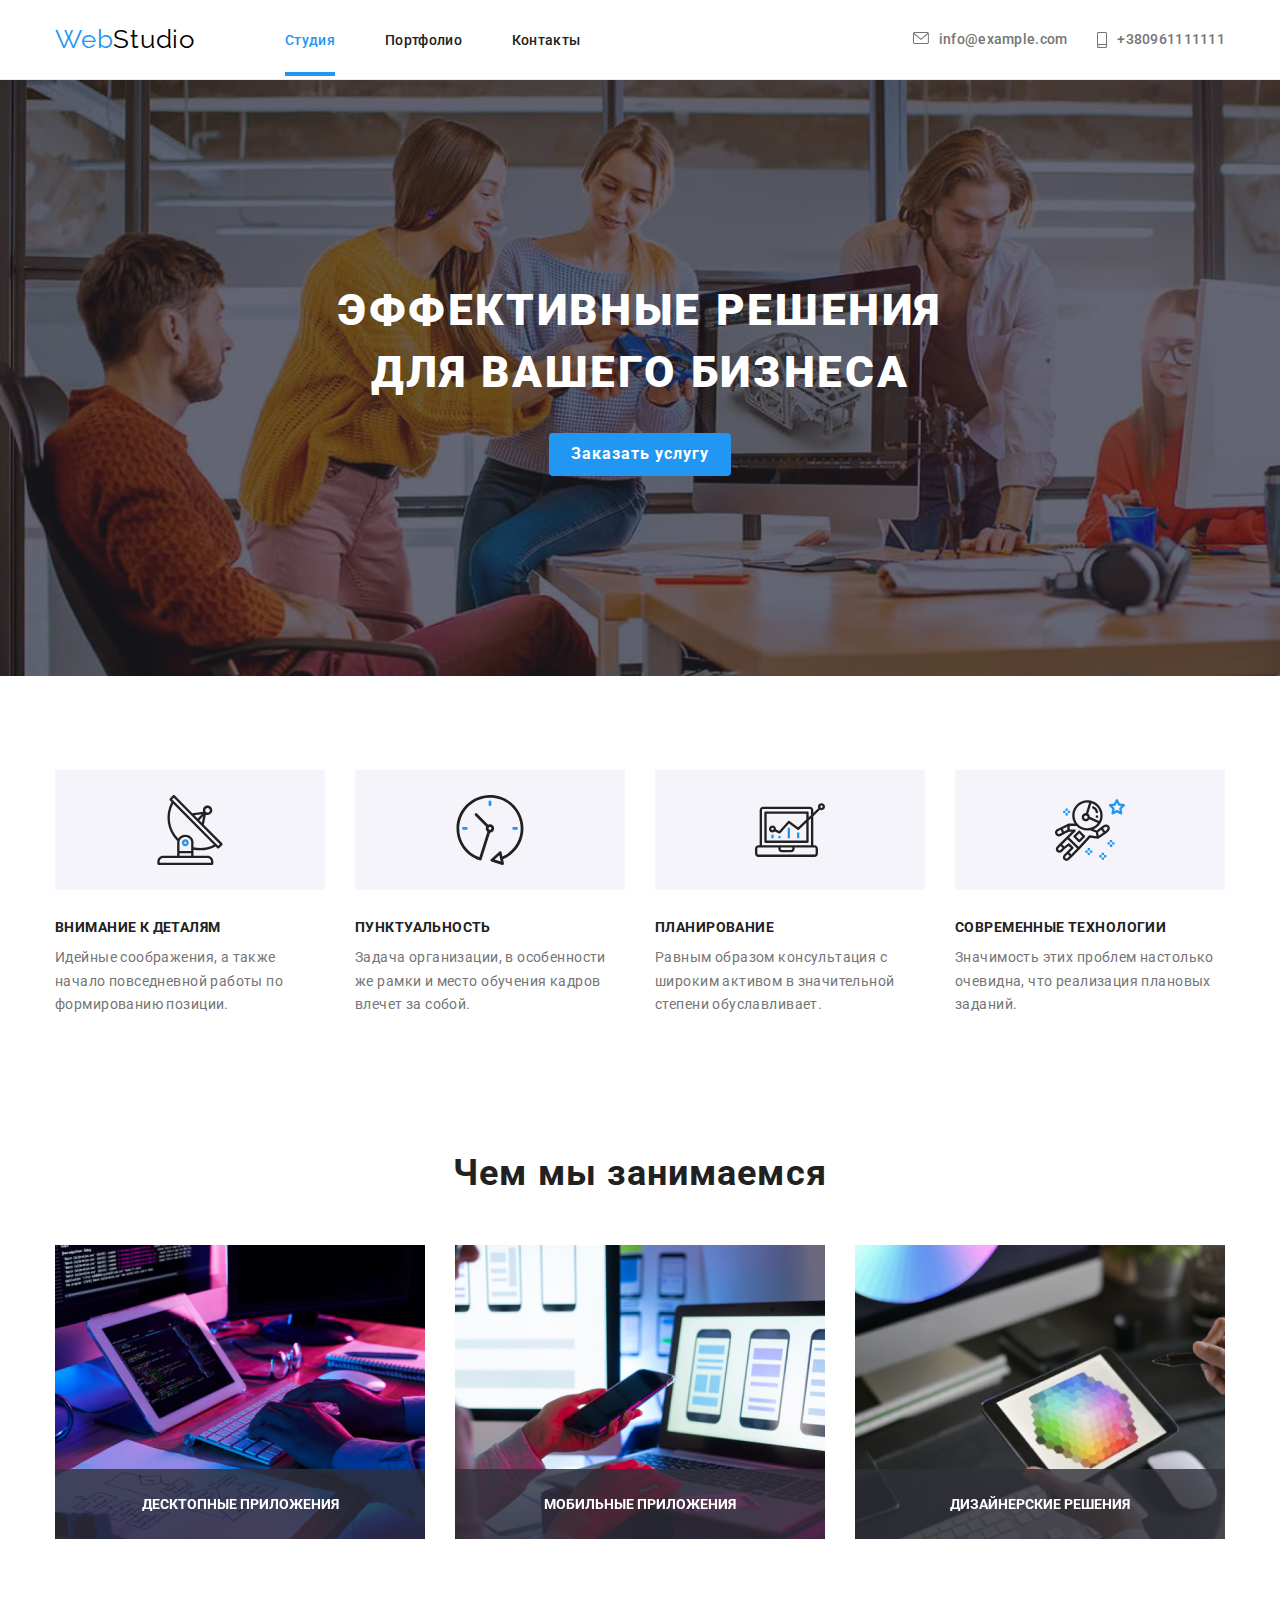
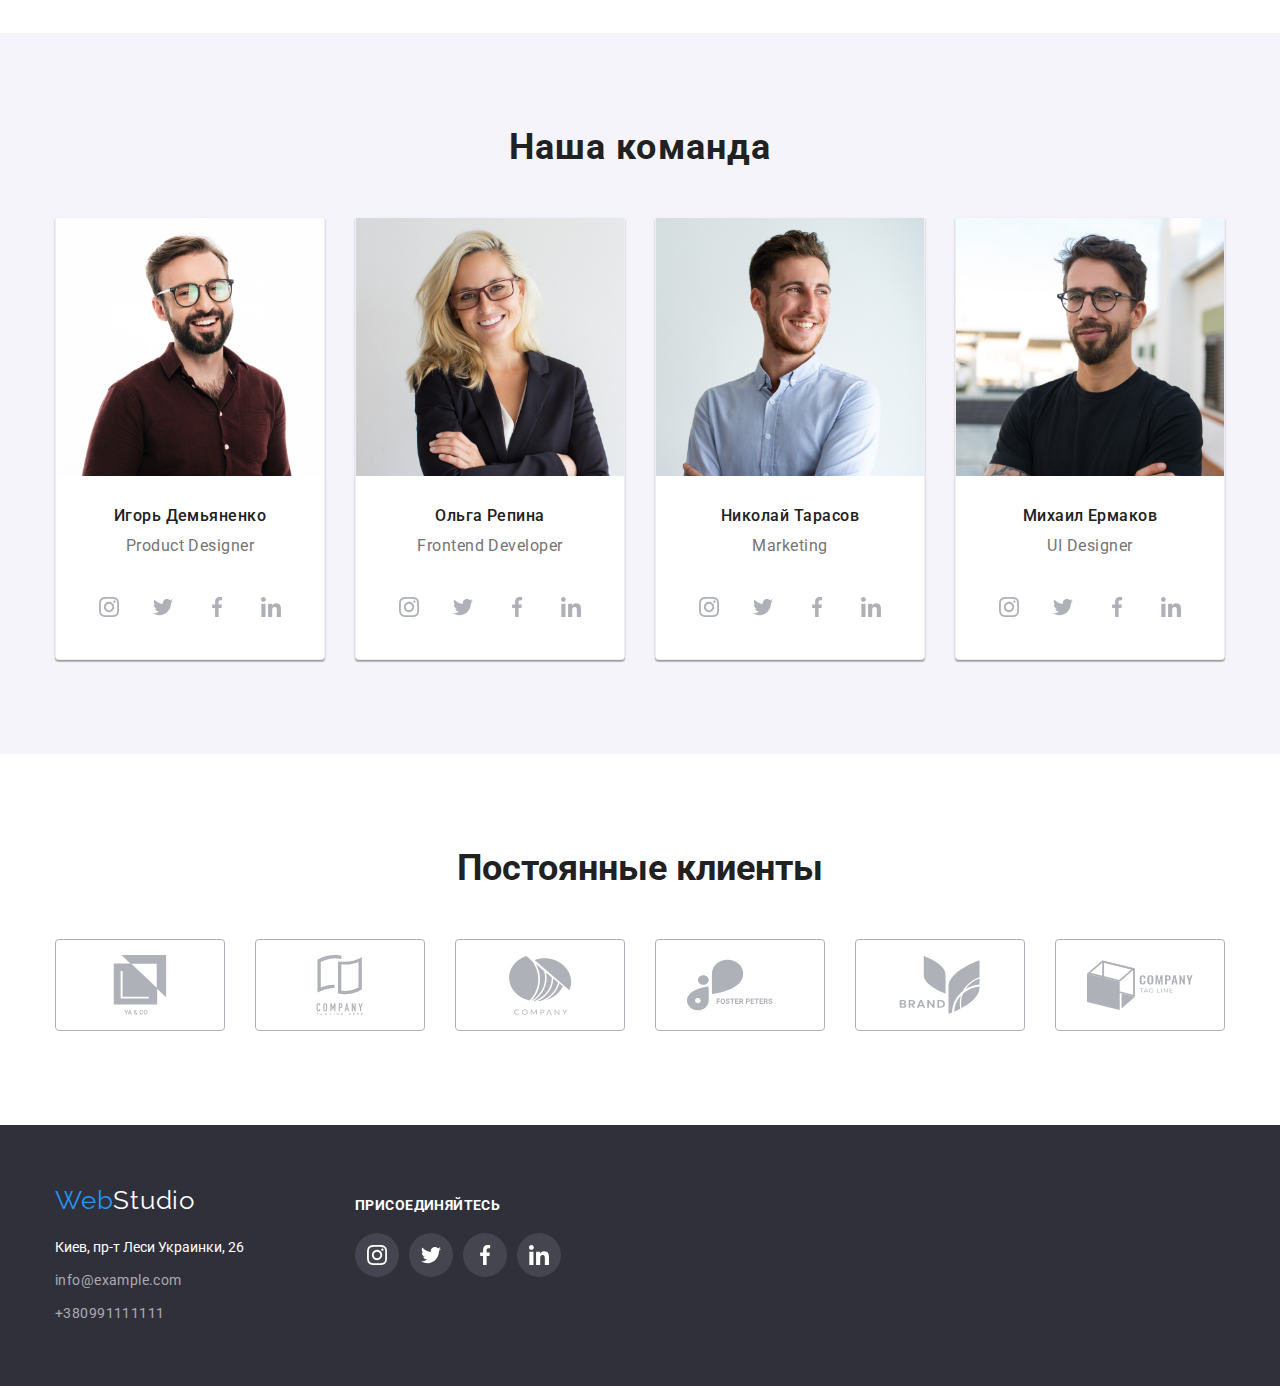
==== index.html @ 1738a695 "hw-6-1st-commit" ====
<!DOCTYPE html>
<html lang="ru">
<head>
    <meta charset="UTF-8">
    <meta http-equiv="X-UA-Compatible" content="IE=edge">
    <meta name="viewport" content="width=device-width, initial-scale=1.0">
    <title>WebStudio</title>
    <link rel="stylesheet" href="https://fonts.googleapis.com/css2?family=Raleway:wght@700&family=Roboto:wght@400;500;700;900&display=swap">
    <link rel="stylesheet" href="https://cdnjs.cloudflare.com/ajax/libs/modern-normalize/1.1.0/modern-normalize.min.css">
    <link rel="stylesheet" href="./css/style.css">
</head>

<body> 
    <!--header-block-section-->
    <header class="page-head">
        <div class="container head-container">

        <a href="./index.html" class="logo link" lang="en">
            <span class="logo-color-web">Web</span><span class="logo-color-studio-header">Studio</span>
        </a>

            <nav class="header-navigation">
            
            <ul class="site-nav list">
                <li class="site-nav-item"><a href="./index.html" class="site-nav-item header-studio current">Студия</a></li>
                <li class="site-nav-item"><a href="./portfolio.html" class="site-nav-item">Портфолио</a></li>
                <li class="site-nav-item"><a href="" class="site-nav-item">Контакты</a></li>
            </ul>
        </nav>
        
        <ul class="head-contacts list">
            <li><a href="mailto:info@devstudio.com" class="head-contacts head-mail">
                <svg class="header-icon" width="16" height="12">
                    <use href="./images/symbol-defs.svg#icon-envelope"></use>
                </svg>
                info@example.com</a>
            </li>
            <li><a href="tel:+380961111111" class="head-contacts head-mobile">
                <svg class="header-icon" width="10" height="16">
                    <use href="./images/symbol-defs.svg#icon-smartphone"> </use>
                </svg>
                +380961111111</a>
            </li>
        </ul>
        </div>
    </header>

    <main>

        <!--Hero block section-->
        <section class="hero-block">
            <div class="overlay">
            <div class="container hero-container">
            <h1 class="hero-block-text">Эффективные решения для вашего бизнеса</h1>
            <button data-modal-open type="button" class="hero-block-button">Заказать услугу</button>
            </div>
            </div>
        </section>

<div class="backdrop is-hidden" data-modal>
    <div class="modal">
        <button data-modal-close class="modal-close"></button>
    </div>
</div>



        <!--Our benefits section-->
        <section class="section">
            <div class="container our-benefits-container">
            <ul class="our-benefits-list list">
                <li class="our-benefits-item benefit-antenna">
                    <h3 class="about-us-title">Внимание к деталям</h3>
                    <p class="about-us-description">Идейные соображения, а также начало повседневной работы по формированию позиции.</p>
                </li>
                <li class="our-benefits-item benefit-clock">
                    <h3 class="about-us-title">Пунктуальность</h3>
                    <p class="about-us-description">Задача организации, в особенности же рамки и место обучения кадров влечет за собой.</p>
                </li>
                <li class="our-benefits-item benefit-diagram">
                    <h3 class="about-us-title">Планирование</h3>
                    <p class="about-us-description">Равным образом консультация с широким активом в значительной степени обуславливает.</p>
                </li>
                <li class="our-benefits-item benefit-astronaut">
                    <h3 class="about-us-title">Современные технологии</h3>
                    <p class="about-us-description">Значимость этих проблем настолько очевидна, что реализация плановых заданий.</p>
                </li>
            </ul>
            </div>
        </section>

        <!--What we do section-->
        <section class="what-we-do-section section">
            <div class="container what-we-do-container">
            <h2 class="what-we-do-title">Чем мы занимаемся</h2>

            <div class="what-we-do-img-container">
            <ul class="what-we-do-img list">
                <li class="what-we-do-item">
                    <img src="./images/what-we-do-section/what-we-do1.jpg" width="370" height="294"
                        alt="руки набирают текст">
                        <p class="what-we-do-item-description">Десктопные приложения</p>
                </li>

                <li class="what-we-do-item">
                    <img src="./images/what-we-do-section/what-we-do2.jpg" width="370" height="294"
                        alt="смартфон в руках">
                        <p class="what-we-do-item-description">Мобильные приложения</p>
                </li>

                <li class="what-we-do-item">
                    <img src="./images/what-we-do-section/what-we-do3.jpg" width="370" height="294"
                        alt="планшет с мозаикой">
                        <p class="what-we-do-item-description">Дизайнерские решения</p>
                </li>
            </ul>
            </div>
            </div>
        </section>

        <!--Our team section-->
        <section class="our-team section">
            <div class="container">
                <h2 class="our-team-title">Наша команда</h2>
                <ul class="our-team-list list">
                    <li class="our-team-list-item">
                        <img src="./images/our-team/team-card1.jpg" width="270" height="260" alt="член команды игорь">
                        <div class="our-team-description">
                            <h3 class="team-member-title">Игорь Демьяненко</h3>
                            <p lang="en" class="team-member-description">Product Designer</p>
                        </div>
                        <ul class="team-socmedia-list list">
                            <li>
                                <a href="" class="team-socmedia-logo-box">
                                    <svg class="team-socm-icon" width="20" height="20">
                                        <use href="./images/symbol-defs.svg#icon-instagram"></use>
                                    </svg>
                                </a>
                            </li>
                            <li>
                                <a href="" class="team-socmedia-logo-box">
                                    <svg class="team-socm-icon" width="20" height="20">
                                        <use href="./images/symbol-defs.svg#icon-twitter"></use>
                                    </svg>
                                </a>
                            </li>
                            <li>
                                <a href="" class="team-socmedia-logo-box">
                                    <svg class="team-socm-icon" width="20" height="20">
                                        <use href="./images/symbol-defs.svg#icon-facebook"></use>
                                    </svg>
                                </a>
                            </li>
                            <li>
                                <a href="" class="team-socmedia-logo-box">
                                    <svg class="team-socm-icon" width="20" height="20">
                                        <use href="./images/symbol-defs.svg#icon-linkedin"></use>
                                    </svg>
                                </a>
                            </li>
                        </ul>
                        </li>

                <li class="our-team-list-item">
                    <img src="./images/our-team/team-card2.jpg" width="270" height="260" alt="член команды ольга">
                    
                        <div class="our-team-description">
                    <h3 class="team-member-title">Ольга Репина</h3>
                    <p lang="en" class="team-member-description">Frontend Developer</p>
                        </div>
                        <ul class="team-socmedia-list list">
                            <li>
                                <a href="" class="team-socmedia-logo-box">
                                    <svg class="team-socm-icon" width="20" height="20">
                                        <use href="./images/symbol-defs.svg#icon-instagram"></use>
                                    </svg>
                                </a>
                            </li>
                            <li>
                                <a href="" class="team-socmedia-logo-box">
                                    <svg class="team-socm-icon" width="20" height="20">
                                        <use href="./images/symbol-defs.svg#icon-twitter"></use>
                                    </svg>
                                </a>
                            </li>
                            <li>
                                <a href="" class="team-socmedia-logo-box">
                                    <svg class="team-socm-icon" width="20" height="20">
                                        <use href="./images/symbol-defs.svg#icon-facebook"></use>
                                    </svg>
                                </a>
                            </li>
                            <li>
                                <a href="" class="team-socmedia-logo-box">
                                    <svg class="team-socm-icon" width="20" height="20">
                                        <use href="./images/symbol-defs.svg#icon-linkedin"></use>
                                    </svg>
                                </a>
                            </li>
                        </ul>
                </li>

                <li class="our-team-list-item">
                    <img src="./images/our-team/team-card3.jpg" width="270" height="260" alt="член команды николай">
                    
                    <div class="our-team-description">
                    <h3 class="team-member-title">Николай Тарасов</h3>
                    <p lang="en" class="team-member-description">Marketing</p>
                    </div>
                    <ul class="team-socmedia-list list">
                        <li>
                            <a href="" class="team-socmedia-logo-box">
                                <svg class="team-socm-icon" width="20" height="20">
                                    <use href="./images/symbol-defs.svg#icon-instagram"></use>
                                </svg>
                            </a>
                        </li>
                        <li>
                            <a href="" class="team-socmedia-logo-box">
                                <svg class="team-socm-icon" width="20" height="20">
                                    <use href="./images/symbol-defs.svg#icon-twitter"></use>
                                </svg>
                            </a>
                        </li>
                        <li>
                            <a href="" class="team-socmedia-logo-box">
                                <svg class="team-socm-icon" width="20" height="20">
                                    <use href="./images/symbol-defs.svg#icon-facebook"></use>
                                </svg>
                            </a>
                        </li>
                        <li>
                            <a href="" class="team-socmedia-logo-box">
                                <svg class="team-socm-icon" width="20" height="20">
                                    <use href="./images/symbol-defs.svg#icon-linkedin"></use>
                                </svg>
                            </a>
                        </li>
                    </ul>
                </li>

                <li class="our-team-list-item">
                    <img src="./images/our-team/team-card4.jpg" width="270" height="260" alt="член команды михаил">
                    
                    <div class="our-team-description">
                    <h3 class="team-member-title">Михаил Ермаков</h3>
                    <p lang="en" class="team-member-description">UI Designer</p>
                    </div>
                    <ul class="team-socmedia-list list">
                        <li>
                            <a href="" class="team-socmedia-logo-box">
                            <svg class="team-socm-icon" width="20" height="20">
                                <use href="./images/symbol-defs.svg#icon-instagram"></use>
                            </svg>
                            </a>
                        </li>
                        <li>
                            <a href="" class="team-socmedia-logo-box">
                            <svg class="team-socm-icon" width="20" height="20">
                                <use href="./images/symbol-defs.svg#icon-twitter"></use>
                            </svg>
                            </a>
                        </li>
                        <li>
                            <a href="" class="team-socmedia-logo-box">
                            <svg class="team-socm-icon" width="20" height="20">
                                <use href="./images/symbol-defs.svg#icon-facebook"></use>
                            </svg>
                            </a>
                        </li>
                        <li>
                            <a href="" class="team-socmedia-logo-box">
                            <svg class="team-socm-icon" width="20" height="20">
                                <use href="./images/symbol-defs.svg#icon-linkedin"></use>
                            </svg>
                            </a>
                        </li>
                    </ul>
                </li>
            </ul>
            </div>
        </section>

<section class="our-clients">
    <div class="container">
    <h2 class="our-clients-title">Постоянные клиенты</h2>
            <ul class="cliients-logo-list list">
                <li>
                    <a href="" class="clients-logo-box">
                    <svg class="clients-logo-icon" width="106" height="60">
                        <use href="./images/symbol-defs.svg#icon-client-logo-1"></use>
                    </svg>
                    </a>
                </li>
                <li>
                    <a href="" class="clients-logo-box">
                    <svg class="clients-logo-icon" width="106" height="60">
                        <use href="./images/symbol-defs.svg#icon-clients-logo-2"></use>
                    </svg>
                    </a>
                </li>
                <li>
                    <a href="" class="clients-logo-box">
                    <svg class="clients-logo-icon" width="106" height="60">
                        <use href="./images/symbol-defs.svg#icon-clients-logo-3"></use>
                    </svg>
                    </a>
                </li>
                <li>
                    <a href="" class="clients-logo-box">
                    <svg class="clients-logo-icon" width="106" height="60">
                        <use href="./images/symbol-defs.svg#icon-clients-logo-4"></use>
                    </svg>
                    </a>
                </li>
                <li>
                    <a href="" class="clients-logo-box">
                    <svg class="clients-logo-icon" width="106" height="60">
                        <use href="./images/symbol-defs.svg#icon-clients-logo-5"></use>
                    </svg>
                    </a>
                </li>
                <li>
                    <a href="" class="clients-logo-box">
                    <svg class="clients-logo-icon" width="106" height="60">
                        <use href="./images/symbol-defs.svg#icon-clients-logo-6"></use>
                    </svg>
                    </a>
                </li>
            </ul>
        </div>
</section>

    </main>

    <!--Footer-section-->
    <footer class="footer">
        
    <div class="container footer-content-container">
        <div>
        <a href="./index.html" class="logo link footer-logo" lang="en">
            <span class="logo-color-web">Web</span><span class="logo-color-studio-footer">Studio</span>
        </a>
        <address class="">
        <ul class="list">
            <li class="location-link">
                <a href="https://www.google.se/maps/place/Lesi+Ukrainky+Blvd,+26,+Kyiv,+Ukraine,+02000/@50.4265841,30.5361971,17z/data=!3m1!4b1!4m5!3m4!1s0x40d4cf0e033ecbe9:0x57a4dffefec77da0!8m2!3d50.4265807!4d30.5383858"
                    target="_blank" rel="noopener noreferre" class="location-link link">
                    Киев, пр-т Леси Украинки, 26
                </a>
            </li>

            <li class="footer-mail"><a href="mailto:info@example.com" class="footer-mail footer-contacts link">info@example.com</a></li>
            <li><a href="tel:+380991111111" class="footer-contacts link ">+380991111111</a></li>
        </ul>
        </address>
        </div>

    <div class="footer-social-media">
        <h3 class="join-us-title">присоединяйтесь</h3>
        <ul class="footer-socmedia-list list">
            <li>
                <a href="" class="footer-socmedia-logo-box">
                <svg class="footer-socmedia-icon" width="20" height="20">
                    <use href="./images/symbol-defs.svg#icon-instagram"></use>
                </svg>
                </a>
            </li>
            <li>
                <a href="" class="footer-socmedia-logo-box">
                <svg class="footer-socmedia-icon" width="20" height="20">
                    <use href="./images/symbol-defs.svg#icon-twitter"></use>
                </svg>
                </a>
            </li>
            <li>
                <a href="" class="footer-socmedia-logo-box">
                <svg class="footer-socmedia-icon" width="20" height="20">
                    <use href="./images/symbol-defs.svg#icon-facebook"></use>
                </svg>
                </a>
            </li>
            <li>
                <a href="" class="footer-socmedia-logo-box">
                <svg class="footer-socmedia-icon" width="20" height="20">
                    <use href="./images/symbol-defs.svg#icon-linkedin"></use>
                </svg>
                </a>
            </li>
        </ul>
        </div>
    </div>
    </footer>
    <script src="./js/modal.js"></script>
</body>
</html>
---- css/style.css ----
body {
  margin: 0;
  font-family: Roboto, sans-serif;
  color: #212121;
}

h1,
h2,
h3,
h4,
h4,
h5,
p {
  margin: 0;
}

button {
  cursor: pointer;
  border: none;
  padding: 0;
}

img {
  display: block;
  max-width: 100%;
  height: auto;
}

a {
  color: inherit;
  text-decoration: none;
}

.list {
  padding: 0px;
  margin: 0px;
  list-style: none;
}

.container {
  padding-left: 15px;
  padding-right: 15px;
  margin-left: auto;
  margin-right: auto;
  width: 1200px;
}

.section {
  padding-top: 94px;
  padding-bottom: 94px;
}

.current {
  color: #2196f3;
}

/* logo */
.logo {
  font-family: Raleway, sans-serif;
  font-size: 26px;
  line-height: 1.2;
  letter-spacing: 0.03em;
  margin-right: 90px;
}

.logo-color-web {
  color: #2196f3;
}

.logo-color-studio-header {
  color: #000000;
}

.logo-color-studio-footer {
  color: #ffffff;
}

/* header-section*/
.page-head {
  background-color: #ffffff;
  border-bottom: 1px solid #ececec;
  padding-top: 24px;
  padding-bottom: 24px;
}

.head-container {
  display: flex;
  align-items: center;
}

.header-navigation {
  display: block;
}

.site-nav {
  display: flex;
  letter-spacing: 0.02em;
  color: #212121;
  align-items: center;
  font-weight: 500;
  font-style: normal;
}

.site-nav-item:not(:last-child) {
  margin-right: 50px;
}

.site-nav-item {
  font-family: Roboto, sans-serif;
  font-weight: 500;
  font-style: normal;
  font-size: 14px;
  line-height: 16,41px;
  letter-spacing: 2%;

  transition-property: color;
  transition-duration: 250ms;
  transition-timing-function: cubic-bezier(0.4, 0, 0.2, 1);
}

.site-nav-item:hover,
.site-nav-item:focus {
  color: #2196f3;
}

.header-studio {
  position: relative;
  padding-bottom: 28px;
}

.header-studio::after {
position: absolute;
left: 0;
bottom: 0;
content: "";
display: block;
width: 100%;
height: 4px;
background-color:#2196F3;
}

.head-portfolio {
  position: relative;
  padding-bottom: 28px;
}

.head-portfolio::after {
position: absolute;
left: 0;
bottom: 0;
content: "";
display: block;
width: 100%;
height: 4px;
background-color:#2196F3;
}

.head-contacts {
  display: flex;
  justify-content: center;
  color: #757575;
  font-size: 14px;
  line-height: 1.14;
  font-weight: 500;
  letter-spacing: 0.02em;
  margin-left: auto;

  transition-property: color;
  transition-duration: 250ms;
  transition-timing-function: cubic-bezier(0.4, 0, 0.2, 1);
}

.head-contacts:hover,
.head-contacts:focus {
  color: #2196f3;
}

.head-mail {
  margin-right: 30px;
}

.header-icon {
  margin-right: 10px;
  fill: currentColor;
}

.header-icon:hover {
  fill: currentColor;
}

/* hero block section */

.hero-block {
  background-color: #2f303a;
  position: relative;
  
}

.hero-container {
  padding-top: 200px;
  padding-bottom: 200px;
}

.overlay {
max-width: 1600px;
margin-left: auto;
margin-right: auto;
background-size: cover;
background-repeat: no-repeat;
background-image: 
linear-gradient(
rgba(47, 48, 58, 0.4),
rgba(47, 48, 58, 0.4)
),
url('../images/hero/hero-background.jpg');
}

.hero-block-text {
  max-width: 700px;
  color: #ffffff;
  font-weight: 900;
  font-size: 44px;
  line-height: 1.4;
  text-transform: uppercase;
  letter-spacing: 0.06em;
  margin-bottom: 30px;
  margin-left: auto;
  margin-right: auto;
  text-align: center;
}

.hero-block-button {
  background-color: #2196f3;
  color: #fff;
  font-weight: 700;
  font-size: 16px;
  line-height: 1.9;
  letter-spacing: 0.06em;
  font-family: Roboto, sans-serif;
  text-align: center;
  display: block;
  margin: 0 auto;
  min-width: 73px; 
  border-radius: 4px;
  padding: 6px 22px;
}

.backdrop {
  position: fixed;
  top: 0;
  left: 0;
  width: 100%;
  height: 100%;
  background-color: rgba(0, 0, 0, 0.2);
  opacity: 1;
  transition: opacity 250ms cubic-bezier(0.4, 0, 0.2, 1);
}

.backdrop.is-hidden {
  opacity: 0;
  pointer-events: none;
}

.backdrop.is-hidden .modal {
  transform: translate(-50%, -50%) scale(0.8);
}

.modal {
  position: absolute;
  top: 50%;
  left: 50%;
  transform: translate(-50%, -50%) scale(1);
  width: 528px;
  height: 581px;
  background: #FFFFFF;
  box-shadow: 0px 1px 3px rgba(0, 0, 0, 0.12), 0px 1px 1px rgba(0, 0, 0, 0.14), 0px 2px 1px rgba(0, 0, 0, 0.2);
  border-radius: 4px;
  transition: transform 250ms cubic-bezier(0.4, 0, 0.2, 1);
}

.modal-close { 
position: absolute;
width: 30px;
height: 30px;
left: 490px;
top: 8px;
display: block;
content: "";
background: #FFFFFF;
border: 1px solid rgba(0, 0, 0, 0.1);
box-sizing: border-box;
border-radius: 100%;
background-image: url(../images/hero/Vector.svg);
background-repeat: no-repeat;
background-position: center;
}


/* about us section */
.our-benefits-container > .our-benefits-list {
  display: flex;
  justify-content: center;
}

.our-benefits-item {
  width: 270px;
  height: 101px;
}

.our-benefits-item::before {
  display: block;
  content: "";
  height: 120px;
  margin-bottom: 30px;
  background-color: #F5F4FA;
}

.benefit-antenna::before {
  display: block;
  content: "";
  background-repeat: no-repeat;
  background-image: url(../images/our-benefits/antenna-1.svg);
  background-position: center;
}

.benefit-clock::before {
  display: block;
  content: "";
  background-repeat: no-repeat;
  background-image: url(../images/our-benefits/clock-2.svg);
  background-position: center;
}

.benefit-diagram::before {
  display: block;
  content: "";
  background-repeat: no-repeat;
  background-image: url(../images/our-benefits/diagram-3.svg);
  background-position: center;
}

.benefit-astronaut::before {
  display: block;
  content: "";
  background-repeat: no-repeat;
  background-image: url(../images/our-benefits/astronaut-4.svg);
  background-position: center;

}

.our-benefits-item:not(:last-child) {
  margin-right: 30px;
}

.about-us-title {
  font-weight: 700;
  font-size: 14px;
  line-height: 1.14;
  text-transform: uppercase;
  letter-spacing: 0.03em;
  margin-bottom: 10px;
  width: 270px;
  margin-right: 0px;
}

.about-us-description {
  color: #757575;
  font-size: 14px;
  line-height: 1.7;
  letter-spacing: 0.03em;
  margin-right: 30px;
  width: 270px;
  margin-right: 0px;
}

/* what we do section */
.what-we-do-section {
  display: flex;
  justify-content: center;
  margin-top: 94px;
}

.what-we-do-title {
  font-weight: 700;
  font-size: 36px;
  line-height: 1.16;
  letter-spacing: 0.03em;
  margin-bottom: 50px;
  display: flex;
  justify-content: center;
}

.what-we-do-img {
  display: flex;
  justify-content: center;
  margin-left: -30px;
}

.what-we-do-item {
  width: calc(100% / 3 - 30px);
  margin-left: 30px;
  position: relative;
}

.what-we-do-img:not(:last-child) {
  margin-right: 30px;
} 

.what-we-do-item-description {
  position: absolute;
  left: 0;
  bottom: 0;
  font-family: Roboto, sans-serif;
  font-style: normal;
  font-weight: 700;
  font-size: 14px;
  line-height: 16px;
  letter-spacing: 3%;
  text-align: center;
  text-transform: uppercase;
  color: #FFFFFF;
  background-color: rgba(47, 48, 58, 0.8);
  width: 370px;
  height: 70px;
  padding-top: 27px;
}

/* our team section */
.our-team {
  background-color: #f5f4fa;
  display: flex;
  justify-content: center;
}

.our-team-list {
  display: flex;
  margin: -15px;
}

.our-team-list-item {
  flex-basis: calc(100% / 4);
  margin: 15px;
  background: #ffffff;
  border-left: 1px solid #eeeeee;
  border-bottom: 1px solid #eeeeee;
  border-right: 1px solid #eeeeee;
  box-shadow: 0px 1px 3px rgba(0, 0, 0, 0.12), 0px 1px 1px rgba(0, 0, 0, 0.14), 0px 2px 1px rgba(0, 0, 0, 0.2);
  border-radius: 0px 0px 4px 4px;
}

.our-team-title {
  font-weight: 700;
  font-size: 36px;
  line-height: 1.16;
  letter-spacing: 0.03em;
  margin-bottom: 50px;
  text-align: center;
}

.our-team-description {
  padding-top: 30px;
  padding-bottom: 30px;
  margin-right: auto;
  margin-left: auto;
}

.team-member-title {
  font-size: 16px;
  line-height: 1.2;
  letter-spacing: 0.03em;
  font-weight: 500;
  margin-bottom: 10px;
  text-align: center;
}

.team-member-description {
  color: #757575;
  font-size: 16px;
  line-height: 1.2;
  letter-spacing: 0.03em;
  font-weight: 400;
  text-align: center;
}

.team-socmedia-list {
  display: flex;
  justify-content: space-between;
  margin-left: auto;
  margin-right: auto;
  margin-bottom: 30px;
  width: 206px;
}

.team-socmedia-logo-box {
  display: flex;
  justify-content: center;
  align-items: center;
  width: 44px;
  height: 44px;
  background-color: #ffffff;
  border-radius: 100%;
  color: #AFB1B8;

  transition-property: background-color, color;
  transition-duration: 250ms;
  transition-timing-function: cubic-bezier(0.4, 0, 0.2, 1);
}

.team-socmedia-logo-box:hover, .team-socmedia-logo-box:focus {
background-color: #2196F3;
color: #ffffff;
}

.team-socm-icon {
background-repeat: no-repeat;
background-position: center;
background-size: cover;
fill: currentColor;
}

/* Our-clients-section */

.our-clients {
  padding-bottom: 94px;
  padding-top: 94px;
}

.our-clients-title {
  font-family: Roboto, sans-serif;
  font-weight: bold;
  font-style: normal;
  font-size: 36px;
  text-align: center;
}

.cliients-logo-list {
  display: flex;
  justify-content: space-between;
  margin-right: auto;
  margin-left: auto;
  margin-top: 50px;
}

.clients-logo-box {
  display: flex;
  width: 170px;
  height: 92px;
  border: 1px solid #AFB1B8;
  box-sizing: border-box;
  border-radius: 4px;
  justify-content: center;
  align-items: center;
  color: #AFB1B8;

  transition-property: border, color;
  transition-duration: 250ms;
  transition-timing-function: cubic-bezier(0.4, 0, 0.2, 1);
}

.clients-logo-box:hover, .clients-logo-box:focus {
color:#2196F3;
border-color: #2196F3;
}

.clients-logo-icon {
background-repeat: no-repeat;
background-position: center;
background-size: cover;
fill: currentColor;
}

/* footer section */
.footer {
  background-color: #2f303a;
  padding-top: 60px;
  padding-bottom: 60px;
  display: flex;
  justify-content: space-between;
}

.footer-content-container {
  display: flex;
}

.footer-logo {
  margin-bottom: 20px;
}

.location-link {
  color: #ffffff;
  font-size: 14px;
  line-height: 1.7;
  font-weight: 400;
  font-style: normal;
  font-size: 14px;
  line-height: 1.7;
  margin-bottom: 9px;
  margin-top: 20px;
}

.footer-mail {
  margin-bottom: 9px;
}

.footer-contacts {
  color: rgba(255, 255, 255, 0.6);
  letter-spacing: 0.03em;
  font-weight: 400;
  font-style: normal;
  font-size: 14px;
  line-height: 1.7;
}

.footer-social-media {
  width: 206px;
  margin-right: auto;
  margin-left: 70px;
  margin-top: 12px;
}

.join-us-title {
  color: #ffffff;
  text-transform: uppercase;
  margin-bottom: 20px;
  font-family: Roboto;
  font-style: normal;
  font-weight: bold;
  font-size: 14px;
  line-height: 16px;
  letter-spacing: 0.03em;
}

.footer-socmedia-list {
  display: flex;
  justify-content: space-between;
}

.footer-socmedia-logo-box {
  display: flex;
  justify-content: center;
  align-items: center;
  width: 44px;
  height: 44px;
  background-color: rgba(255, 255, 255, 0.1);
  border-radius: 100%;
  color: white;

  transition-property: background-color, color;
  transition-duration: 250ms;
  transition-timing-function: cubic-bezier(0.4, 0, 0.2, 1);
}

.footer-socmedia-logo-box:hover, .footer-socmedia-logo-box:focus {
background-color: #2196F3;
}

.footer-socmedia-icon {
background-repeat: no-repeat;
background-position: center;
background-size: cover;
fill: currentColor;
}

/* filters section */

.filters-buttons {
  display: flex;
  justify-content: center;
}

.filters-container {
  margin-bottom: 50px;
}

.our-projects-filters {
  font-weight: 500;
  font-size: 16px;
  line-height: 1.6;
  letter-spacing: 0.03em;
  font-family: Roboto, sans-serif;
  color: #212121;
  padding: 6px 22px;
  min-width: 73px; 
  border-radius: 4px;
  padding: 6px 22px;
  text-align: center;

  transition-property: background-color, color, box-shadow;
  transition-duration: 250ms;
  transition-timing-function: cubic-bezier(0.4, 0, 0.2, 1);
}

.margin-for-our-projects-buttons {
  margin-right: 8px;
}

.marketing-button {
  margin-right: 0px;
}

.our-projects-filters:hover,
.our-projects-filters:focus {
  background-color: #2196f3;
  color: #ffffff;
  box-shadow: 0px 3px 1px rgba(0, 0, 0, 0.1), 0px 1px 2px rgba(0, 0, 0, 0.08), 0px 2px 2px rgba(0, 0, 0, 0.12);
}

/* our projects section */

.projects-img {
  display: flex;
  flex-wrap: wrap;
  margin: -15px;
}

.projects-item {
  flex-basis: calc(100% / 3 - 2 * 15px);
  margin: 15px;
}

.projects-items-text {
  padding: 20px 24px;
  border-left: 1px solid #eeeeee;
  border-bottom: 1px solid #eeeeee;
  border-right: 1px solid #eeeeee;
}

.projects-item:hover {
box-shadow: 0px 1px 1px rgba(0, 0, 0, 0.12), 0px 4px 4px rgba(0, 0, 0, 0.06), 1px 4px 6px rgba(0, 0, 0, 0.16);
}

.our-projects-title {
  font-weight: 700;
  font-size: 18px;
  line-height: 2;
  letter-spacing: 0.06em;
  margin-bottom: 5px;
}

.our-projects-description {
  color: #757575;
  font-size: 16px;
  line-height: 1.9;
  letter-spacing: 0.03em;
  font-weight: normal;
}

.thumb {
  overflow: hidden;
  position: relative;
}

.projects-item:hover .projects-description-overlay {
  transform: translateY(0);
}
.projects-description-overlay {
  padding: 63px 24px;
  position: absolute;
  font-style: normal;
  font-weight: normal;
  top: 0;
  left: 0;
  font-size: 18px;
  line-height: 1.56;
  letter-spacing: 0.03em;
  text-align: left;
  background-color: rgba(33, 150, 243, 0.9);
  color: #FFFFFF;
  transform: translateY(100%);
  overflow: hidden;
  transition: transform 250ms cubic-bezier(0.4, 0, 0.2, 1); ;
  width: 100%;
  height: 100%;
}
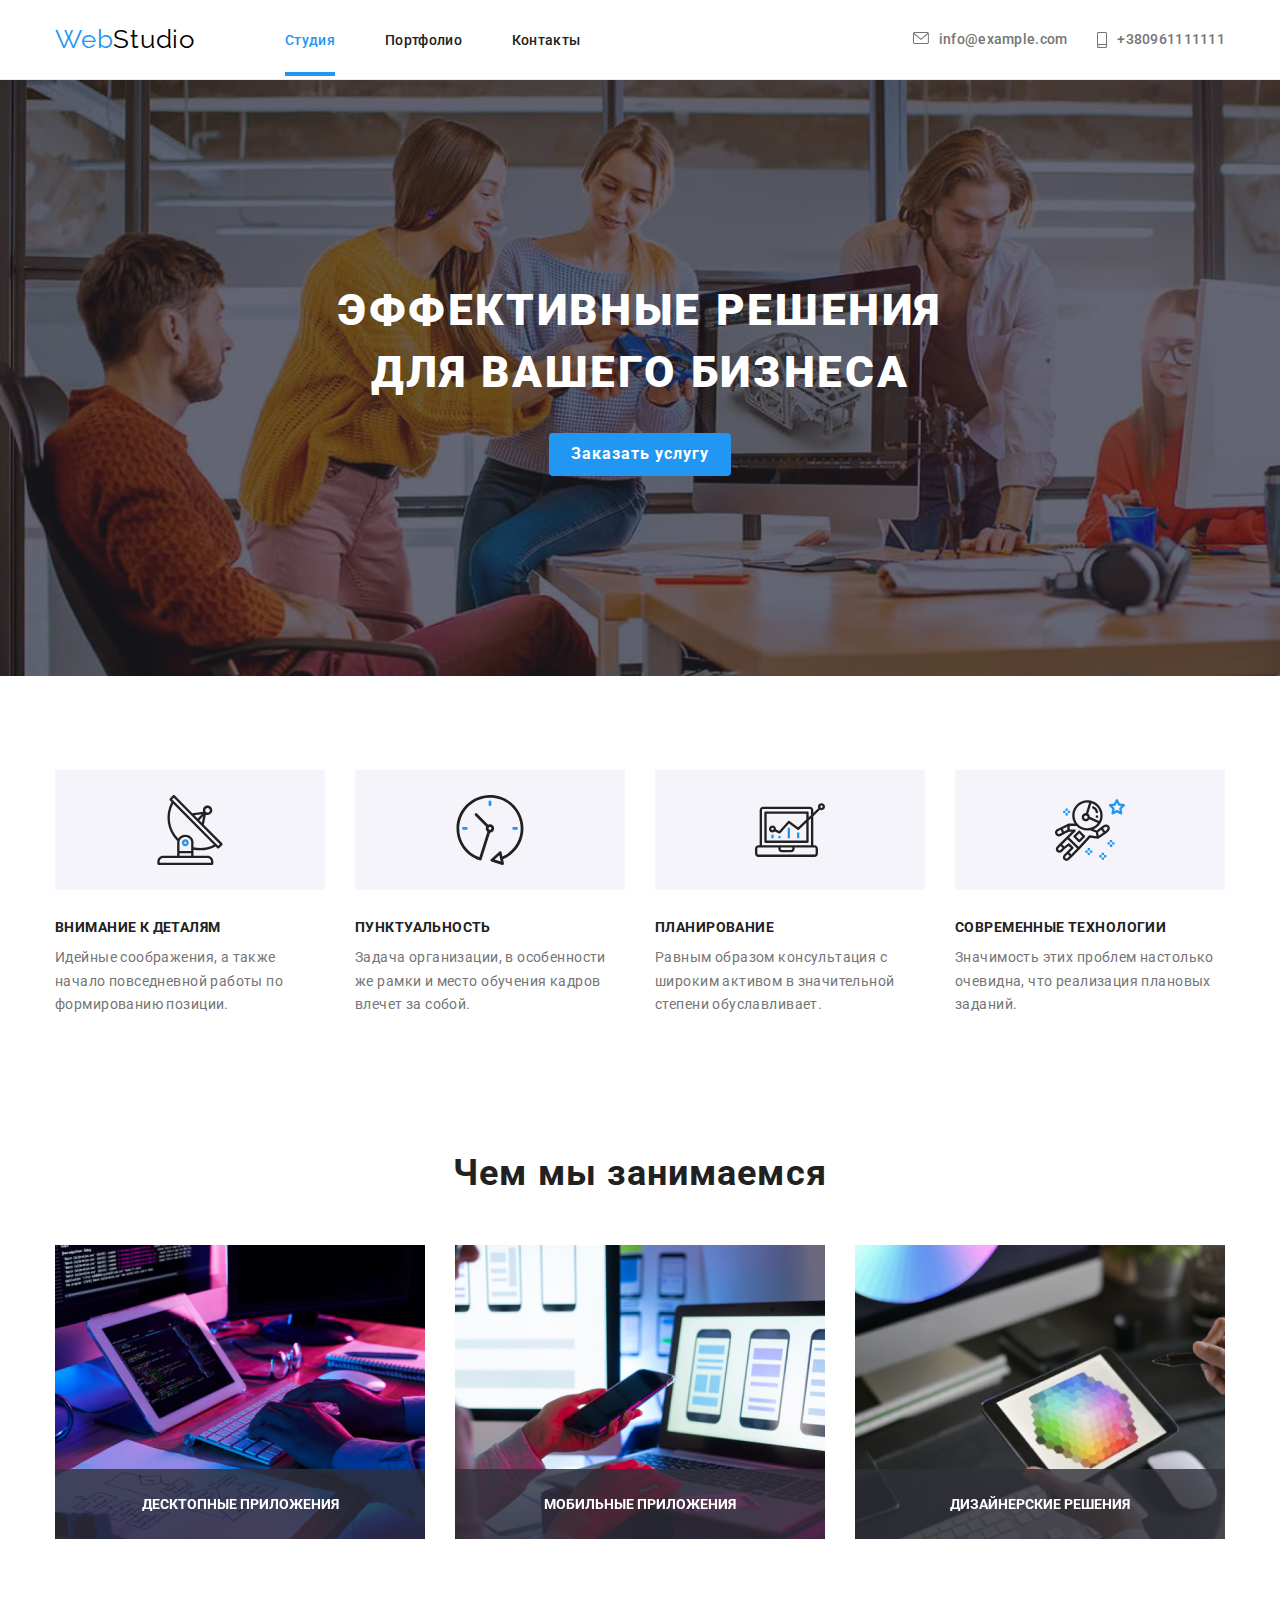
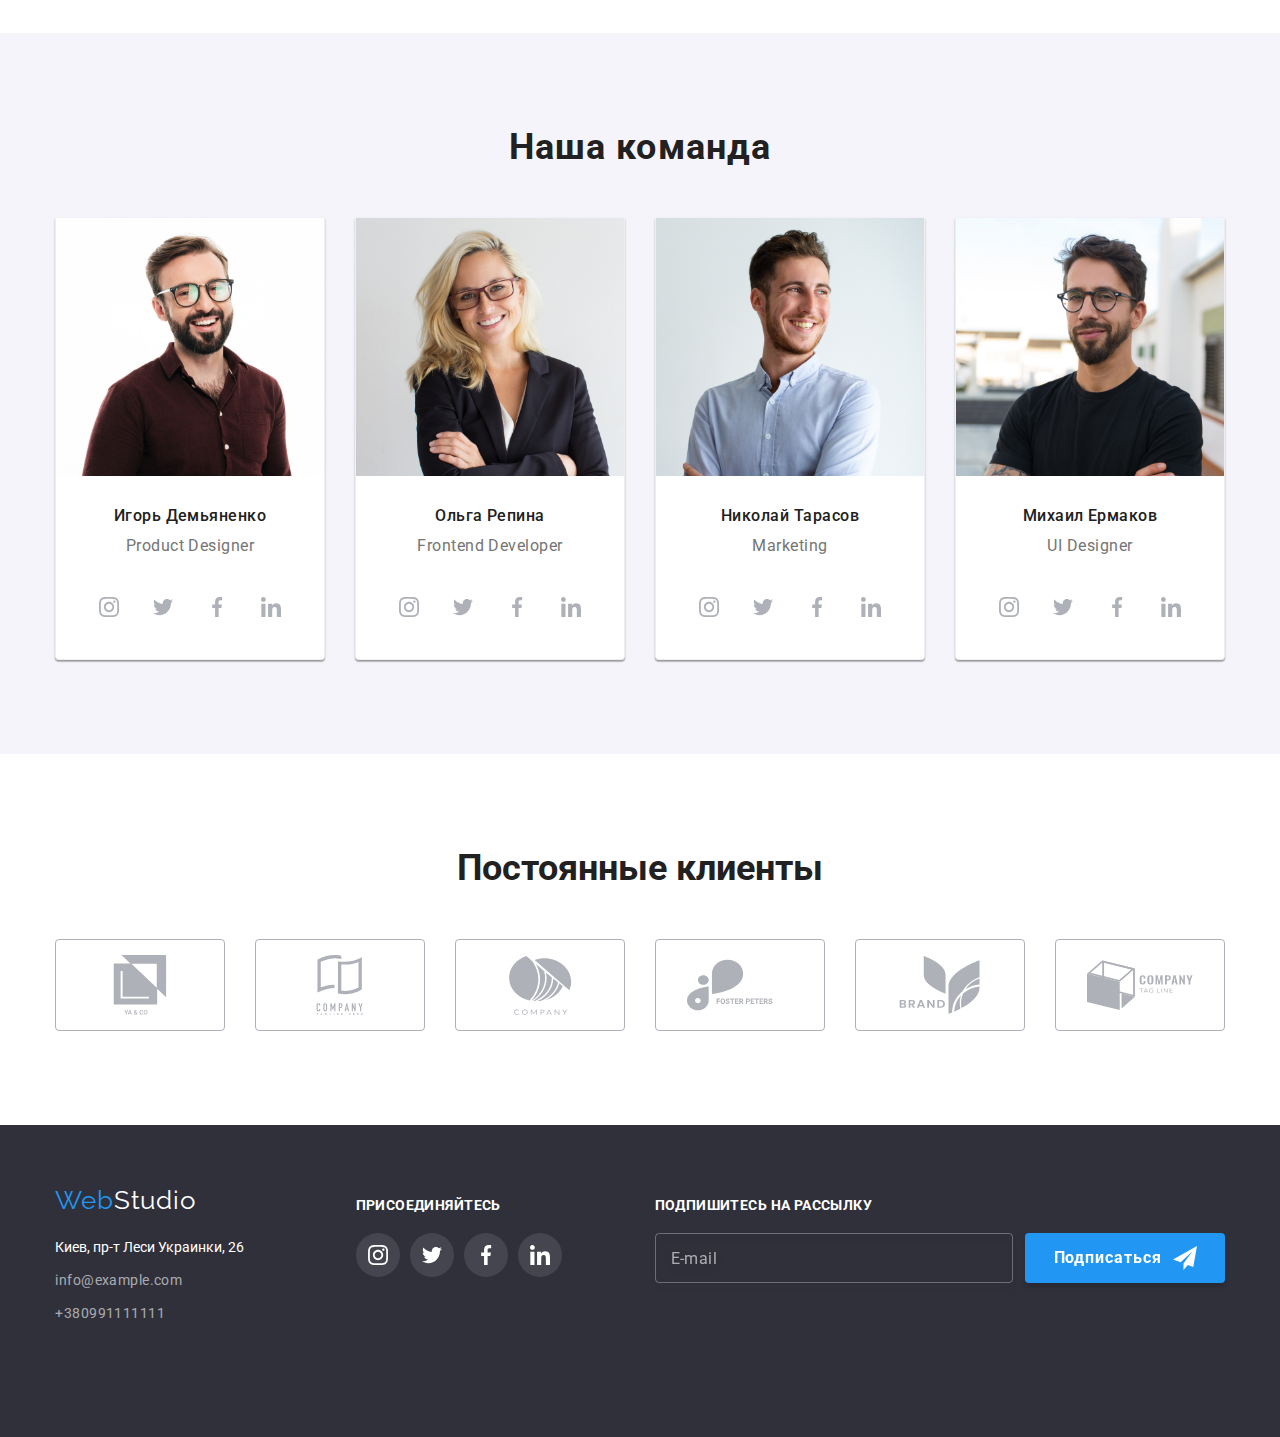
==== commit 16e86132: "hw-6-2nd-commit" ====
--- a/index.html
+++ b/index.html
@@ -60,10 +60,46 @@
 <div class="backdrop is-hidden" data-modal>
     <div class="modal">
         <button data-modal-close class="modal-close"></button>
+        <p class="modal-title">Оставьте свои данные, мы вам перезвоним</p>
+
+        <form action="#" class="modal-form">
+    <label for="user-name-input" class="input-title">Имя</label>
+    <div class="user-name-div">
+        <input type="text" name="user-name" id="user-name-input" required class="modal-input">
+    
+        <svg class="user-name-icon input-icon" width="18" height="18">
+            <use href="./images/symbol-defs.svg#icon-man"></use>
+        </svg>
+    </div>
+
+    <label for="user-tel" class="input-title">Телефон</label>
+    <div class="user-tel-div">
+        <input type="tel" name="user-tel" id="user-tel-input" required class="modal-input">
+    
+        <svg class="user-tel-icon input-icon" width="18" height="18">
+            <use href="./images/symbol-defs.svg#icon-modal-tel"></use>
+        </svg>
+    </div>
+
+    <label for="user-email" class="input-title">Почта</label>
+    <div class="user-email-div">
+        <input type="email" name="user-tel" id="user-email-input" required class="modal-input">
+    
+        <svg class="user-email-icon input-icon" width="18" height="18">
+            <use href="./images/symbol-defs.svg#icon-modal-envelope"></use>
+        </svg>
+    </div>
+
+    <label>
+        <p class="input-title">Комментарий</p>
+        <textarea name="user-text" id="" class="modal-textarea" placeholder="Введите текст"></textarea>
+    </label>
+
+            <p class="modal-contract-checkbox">Соглашаюсь с рассылкой и принимаю Условия договора</p>
+            <button type="submit" class="modal-submit-button">Отправить</button>
+        </form>
     </div>
 </div>
-
-
 
         <!--Our benefits section-->
         <section class="section">
@@ -336,7 +372,7 @@
     <!--Footer-section-->
     <footer class="footer">
         
-    <div class="container footer-content-container">
+    <div class="footer-content-container">
         <div>
         <a href="./index.html" class="logo link footer-logo" lang="en">
             <span class="logo-color-web">Web</span><span class="logo-color-studio-footer">Studio</span>
@@ -389,8 +425,39 @@
             </li>
         </ul>
         </div>
+    
+
+        <div class="footer-subscribe-zone">
+        <label>
+            <p class="footer-subscribe-title">Подпишитесь на рассылку</p>
+            <input type="email" name="" id="" class="footer-email-input"
+            placeholder="E-mail">
+        </label>
+        <button type="submit" class="footer-subscribe-button"> <p class="subscribe-button-title">Подписаться</p>
+            <svg class="subscribe-send-icon" width="24" height="24">
+                <use href="./images/symbol-defs.svg#icon-send"></use>
+            </svg>
+        </button>
+        </div>
+
     </div>
     </footer>
+
     <script src="./js/modal.js"></script>
+    <script>
+        (() => {
+            document
+                .querySelector('.js-speaker-form')
+                .addEventListener('submit', e => {
+                    e.preventDefault();
+
+                    new FormData(e.currentTarget).forEach((value, name) =>
+                        console.log(`${name}: ${value}`),
+                    );
+
+                    e.currentTarget.reset();
+                });
+        })();
+    </script>
 </body>
 </html>--- a/css/style.css
+++ b/css/style.css
@@ -276,6 +276,163 @@
   box-shadow: 0px 1px 3px rgba(0, 0, 0, 0.12), 0px 1px 1px rgba(0, 0, 0, 0.14), 0px 2px 1px rgba(0, 0, 0, 0.2);
   border-radius: 4px;
   transition: transform 250ms cubic-bezier(0.4, 0, 0.2, 1);
+  padding: 40px;
+}
+
+.modal-title {
+font-family: Roboto;
+font-style: normal;
+font-weight: bold;
+font-size: 20px;
+line-height: 23px;
+text-align: center;
+letter-spacing: 0.03em;
+color: #212121;
+margin-bottom: 12px;
+}
+
+.modal-form {
+position: relative;
+width: 100%;
+height: 100%;
+}
+
+.modal-input {
+  height: 44px;
+  width: 100%;
+  margin-bottom: 10px;
+  border: 1px solid rgba(33, 33, 33, 0.2);
+  box-sizing: border-box;
+  border-radius: 4px;
+  padding-left: 42px;
+  transition: border-color 250ms cubic-bezier(0.4, 0, 0.2, 1);
+}
+
+.modal-input:focus {
+  border-color: #2196f3;
+}
+
+.modal-input:focus + .input-icon {
+  fill: #2196f3;
+}
+
+.input-title {
+display: block;
+font-family: Roboto;
+font-style: normal;
+font-weight: normal;
+font-size: 12px;
+line-height: 14px;
+letter-spacing: 0.01em;
+color: #757575;
+margin-bottom: 4px;
+}
+
+.user-name-div {
+  position: relative;
+}
+
+.user-name-icon {
+  position: absolute;
+  width: 18px;
+  height: 18px;
+  display: inline-block;
+  left: 19px;
+  top: 50%;
+  transform: translateY(-70%);
+  transition: fill 250ms cubic-bezier(0.4, 0, 0.2, 1);
+}
+
+.user-tel-div {
+  position: relative;
+}
+
+.user-tel-icon {
+  position: absolute;
+  width: 18px;
+  height: 18px;
+  display: inline-block;
+  left: 19px;
+  top: 50%;
+  transform: translateY(-70%);
+  transition: fill 250ms cubic-bezier(0.4, 0, 0.2, 1);
+}
+
+.user-email-div {
+  position: relative;
+}
+
+.user-email-icon {
+  position: absolute;
+  width: 18px;
+  height: 18px;
+  display: inline-block;
+  left: 19px;
+  top: 50%;
+  transform: translateY(-70%);
+  transition: fill 250ms cubic-bezier(0.4, 0, 0.2, 1);
+}
+
+.modal-textarea {
+width: 100%;
+height: 120px;
+padding: 12px 16px;
+border: 1px solid rgba(33, 33, 33, 0.2);
+box-sizing: border-box;
+border-radius: 4px;
+resize: none;
+}
+
+.modal-textarea::placeholder {
+font-family: Roboto;
+font-style: normal;
+font-weight: normal;
+font-size: 12px;
+line-height: 14px;
+letter-spacing: 0.01em;
+color: rgba(117, 117, 117, 0.5);
+}
+
+.modal-contract-checkbox {
+display: flex;
+justify-content: center;
+align-items: center;
+font-family: Roboto;
+font-style: normal;
+font-weight: normal;
+font-size: 14px;
+line-height: 24px;
+letter-spacing: 0.03em;
+color: #757575;
+margin-top: 10px;
+margin-bottom: 30px;
+}
+
+.modal-contract-checkbox::before {
+  display: block;
+  content: "";
+  background-image: url(../images/modal/icon-check.svg);
+  background-position: center;
+  background-repeat: no-repeat;
+  width: 16px;
+  height: 15px;
+  margin-right: 7px;
+}
+
+.modal-submit-button {
+position: absolute;
+left: 124px;
+bottom: 40px;
+width: 200px;
+height: 50px;
+background-color: #2196f3;
+color: #FFFFFF;
+border-radius: 4px;
+font-family: Roboto;
+font-style: normal;
+font-weight: bold;
+font-size: 16px;
+line-height: 30px;
 }
 
 .modal-close { 
@@ -295,6 +452,10 @@
 background-position: center;
 }
 
+.modal-close:hover,
+.modal-close:focus {
+  color: #2196f3;
+}
 
 /* about us section */
 .our-benefits-container > .our-benefits-list {
@@ -580,6 +741,9 @@
 
 .footer-content-container {
   display: flex;
+  margin-left: auto;
+  margin-right: auto;
+  width: 
 }
 
 .footer-logo {
@@ -661,6 +825,82 @@
 fill: currentColor;
 }
 
+.footer-subscribe-zone {
+  display: flex;
+  width: 570px;
+  margin-top: 12px;
+  margin-bottom: 94px;
+  margin-left: 93px;
+}
+
+.footer-subscribe-title {
+font-family: Roboto;
+font-style: normal;
+font-weight: bold;
+font-size: 14px;
+line-height: 16px;
+letter-spacing: 0.03em;
+text-transform: uppercase;
+color: #FFFFFF;
+margin-bottom: 20px;
+}
+
+.footer-email-input {
+  width: 358px;
+  height: 50px;
+  background-color: transparent;
+  border: 1px solid rgba(255, 255, 255, 0.3);
+  box-sizing: border-box;
+  filter: drop-shadow(0px 4px 4px rgba(0, 0, 0, 0.15));
+  border-radius: 4px;
+  padding: 15px;
+}
+
+.footer-email-input::placeholder {
+font-family: Roboto;
+font-style: normal;
+font-weight: normal;
+font-size: 16px;
+line-height: 20px;
+display: flex;
+align-items: center;
+letter-spacing: 0.03em;
+color: rgba(255, 255, 255, 0.6);
+}
+
+.footer-subscribe-button {
+position: relative;
+width: 200px;
+height: 50px;
+background: #2196F3;
+box-shadow: 0px 4px 4px rgba(0, 0, 0, 0.15);
+border-radius: 4px;
+color: white;
+font-family: Roboto;
+font-style: normal;
+font-weight: bold;
+font-size: 16px;
+line-height: 30px;
+letter-spacing: 0.06em;
+margin-top: 36px;
+margin-left: 12px;
+}
+
+.subscribe-button-title {
+position: absolute;
+left: 29px;
+top: 10px;
+}
+
+.subscribe-send-icon {
+position: absolute;
+right: 28px;
+top: 13px;
+margin-left: 10px;
+fill: #FFFFFF;
+}
+
+
 /* filters section */
 
 .filters-buttons {
@@ -768,7 +1008,7 @@
   color: #FFFFFF;
   transform: translateY(100%);
   overflow: hidden;
-  transition: transform 250ms cubic-bezier(0.4, 0, 0.2, 1); ;
+  transition: transform 250ms cubic-bezier(0.4, 0, 0.2, 1);
   width: 100%;
   height: 100%;
 }
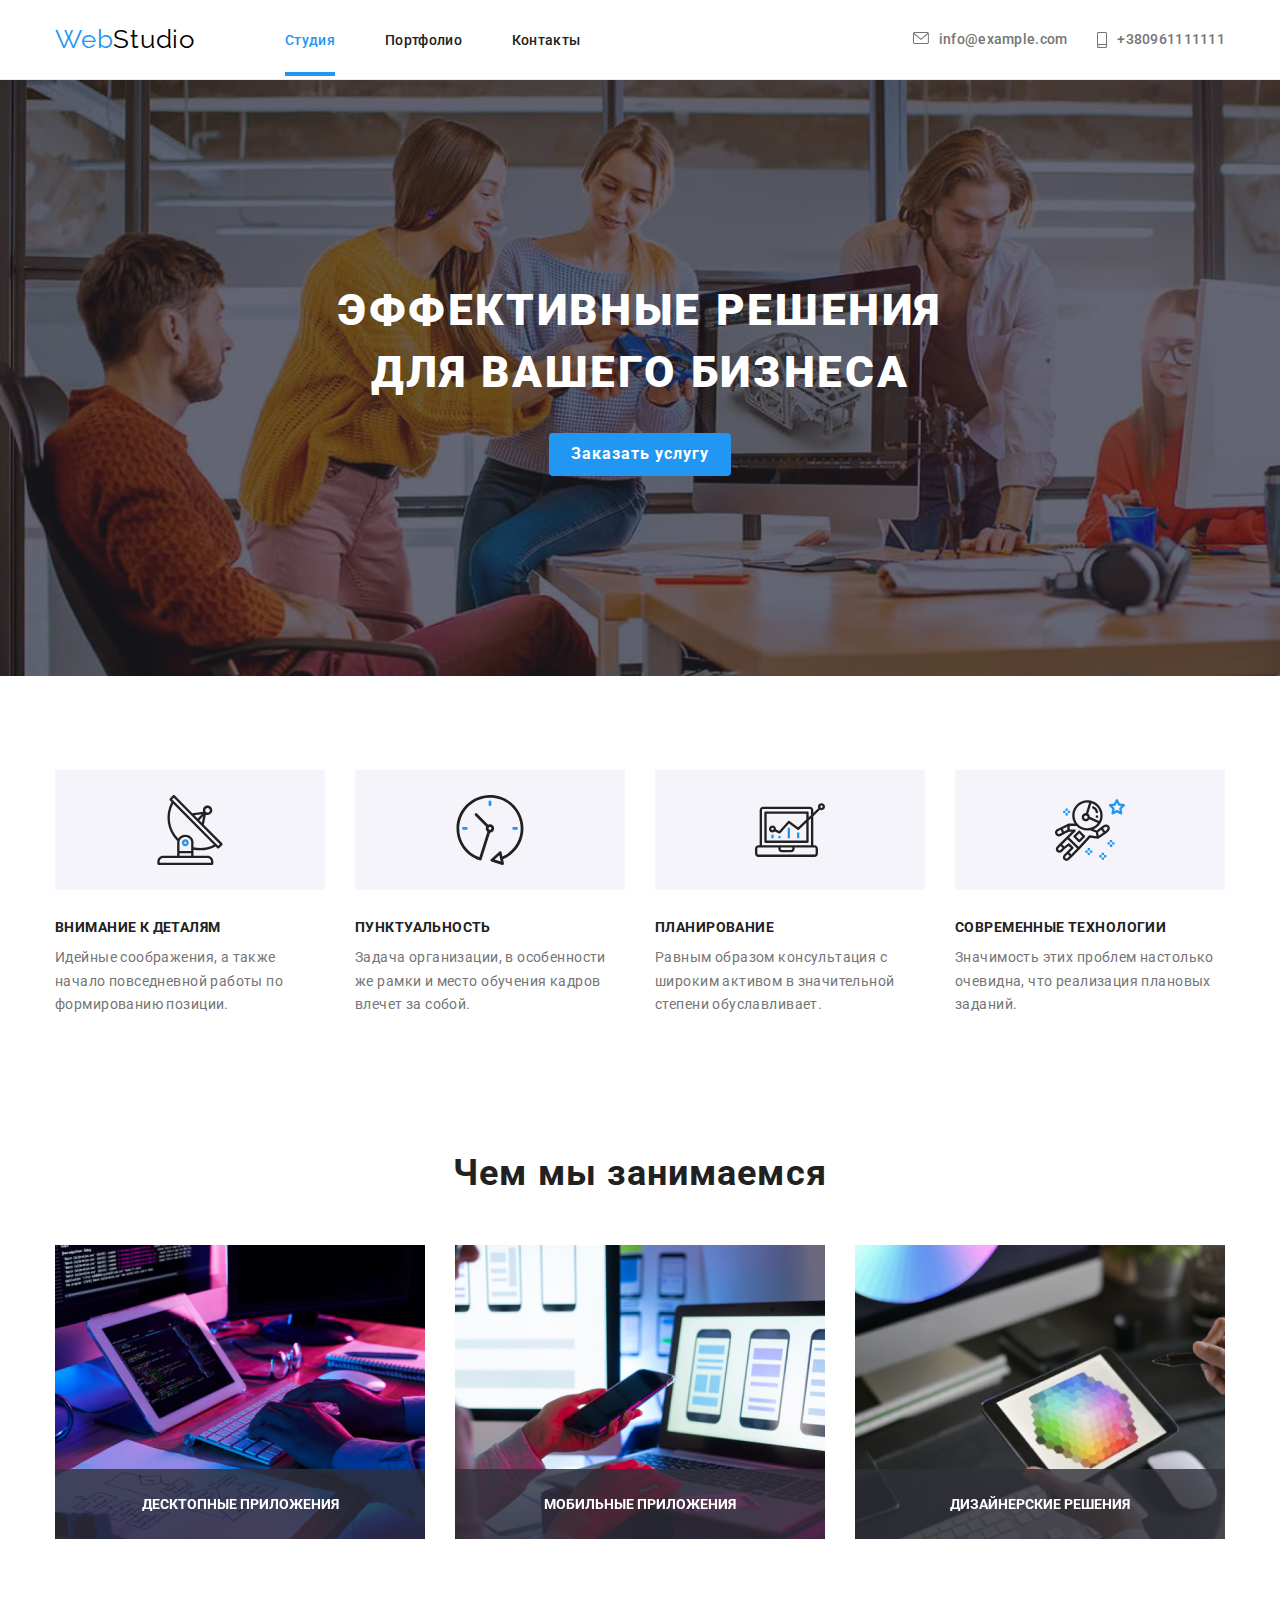
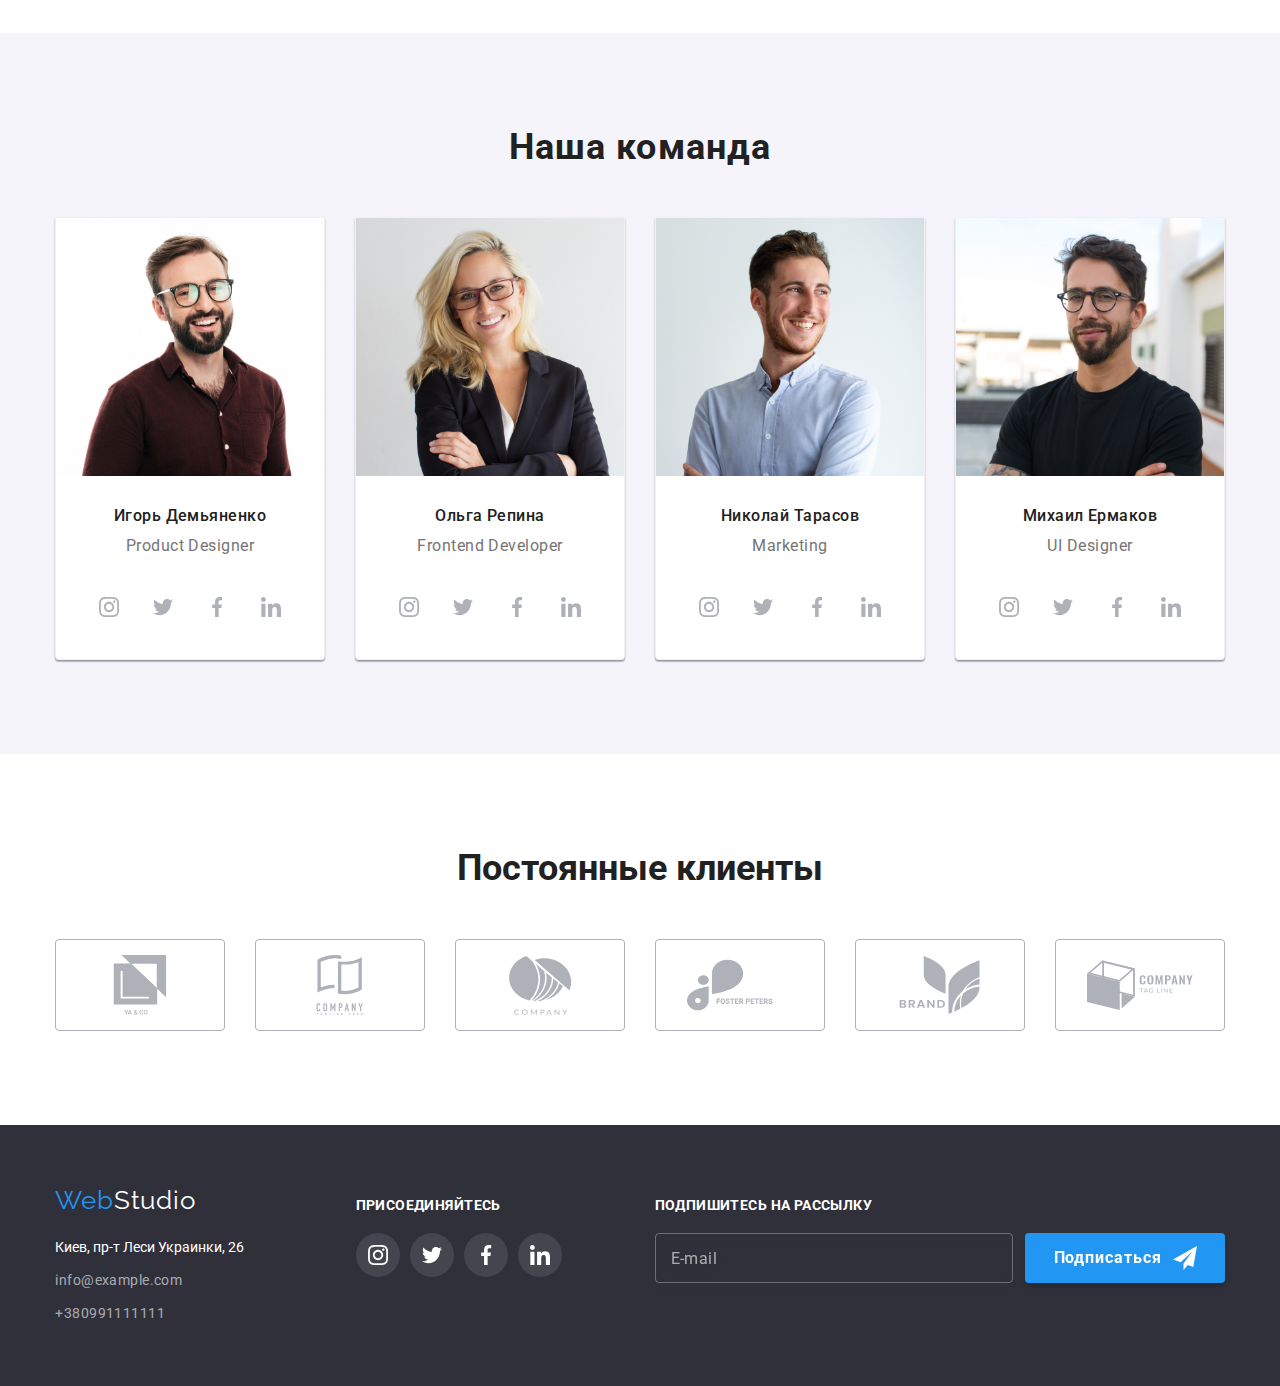
==== commit ac04f36f: "hw-6-maybe-last-commit" ====
--- a/index.html
+++ b/index.html
@@ -95,7 +95,7 @@
         <textarea name="user-text" id="" class="modal-textarea" placeholder="Введите текст"></textarea>
     </label>
 
-            <p class="modal-contract-checkbox">Соглашаюсь с рассылкой и принимаю Условия договора</p>
+            <p class="modal-contract-checkbox">Соглашаюсь с рассылкой и принимаю <a href="" class="contract-blue">Условия договора</a></p>
             <button type="submit" class="modal-submit-button">Отправить</button>
         </form>
     </div>
--- a/css/style.css
+++ b/css/style.css
@@ -298,7 +298,7 @@
 }
 
 .modal-input {
-  height: 44px;
+  height: 40px;
   width: 100%;
   margin-bottom: 10px;
   border: 1px solid rgba(33, 33, 33, 0.2);
@@ -406,6 +406,12 @@
 color: #757575;
 margin-top: 10px;
 margin-bottom: 30px;
+}
+
+.contract-blue {
+  color: #2196f3;
+  margin-left: 5px;
+  text-decoration-line: underline;
 }
 
 .modal-contract-checkbox::before {
@@ -450,11 +456,15 @@
 background-image: url(../images/hero/Vector.svg);
 background-repeat: no-repeat;
 background-position: center;
+transition-property: background-image;
+transition-duration: 250ms;
+transition-timing-function: cubic-bezier(0.4, 0, 0.2, 1);
 }
 
 .modal-close:hover,
 .modal-close:focus {
-  color: #2196f3;
+  background-image: url(../images/modal/modal-close-blue.svg);
+  fill: #2196f3;
 }
 
 /* about us section */
@@ -743,7 +753,6 @@
   display: flex;
   margin-left: auto;
   margin-right: auto;
-  width: 
 }
 
 .footer-logo {
@@ -829,7 +838,6 @@
   display: flex;
   width: 570px;
   margin-top: 12px;
-  margin-bottom: 94px;
   margin-left: 93px;
 }
 
@@ -854,6 +862,7 @@
   filter: drop-shadow(0px 4px 4px rgba(0, 0, 0, 0.15));
   border-radius: 4px;
   padding: 15px;
+  color: orange;
 }
 
 .footer-email-input::placeholder {
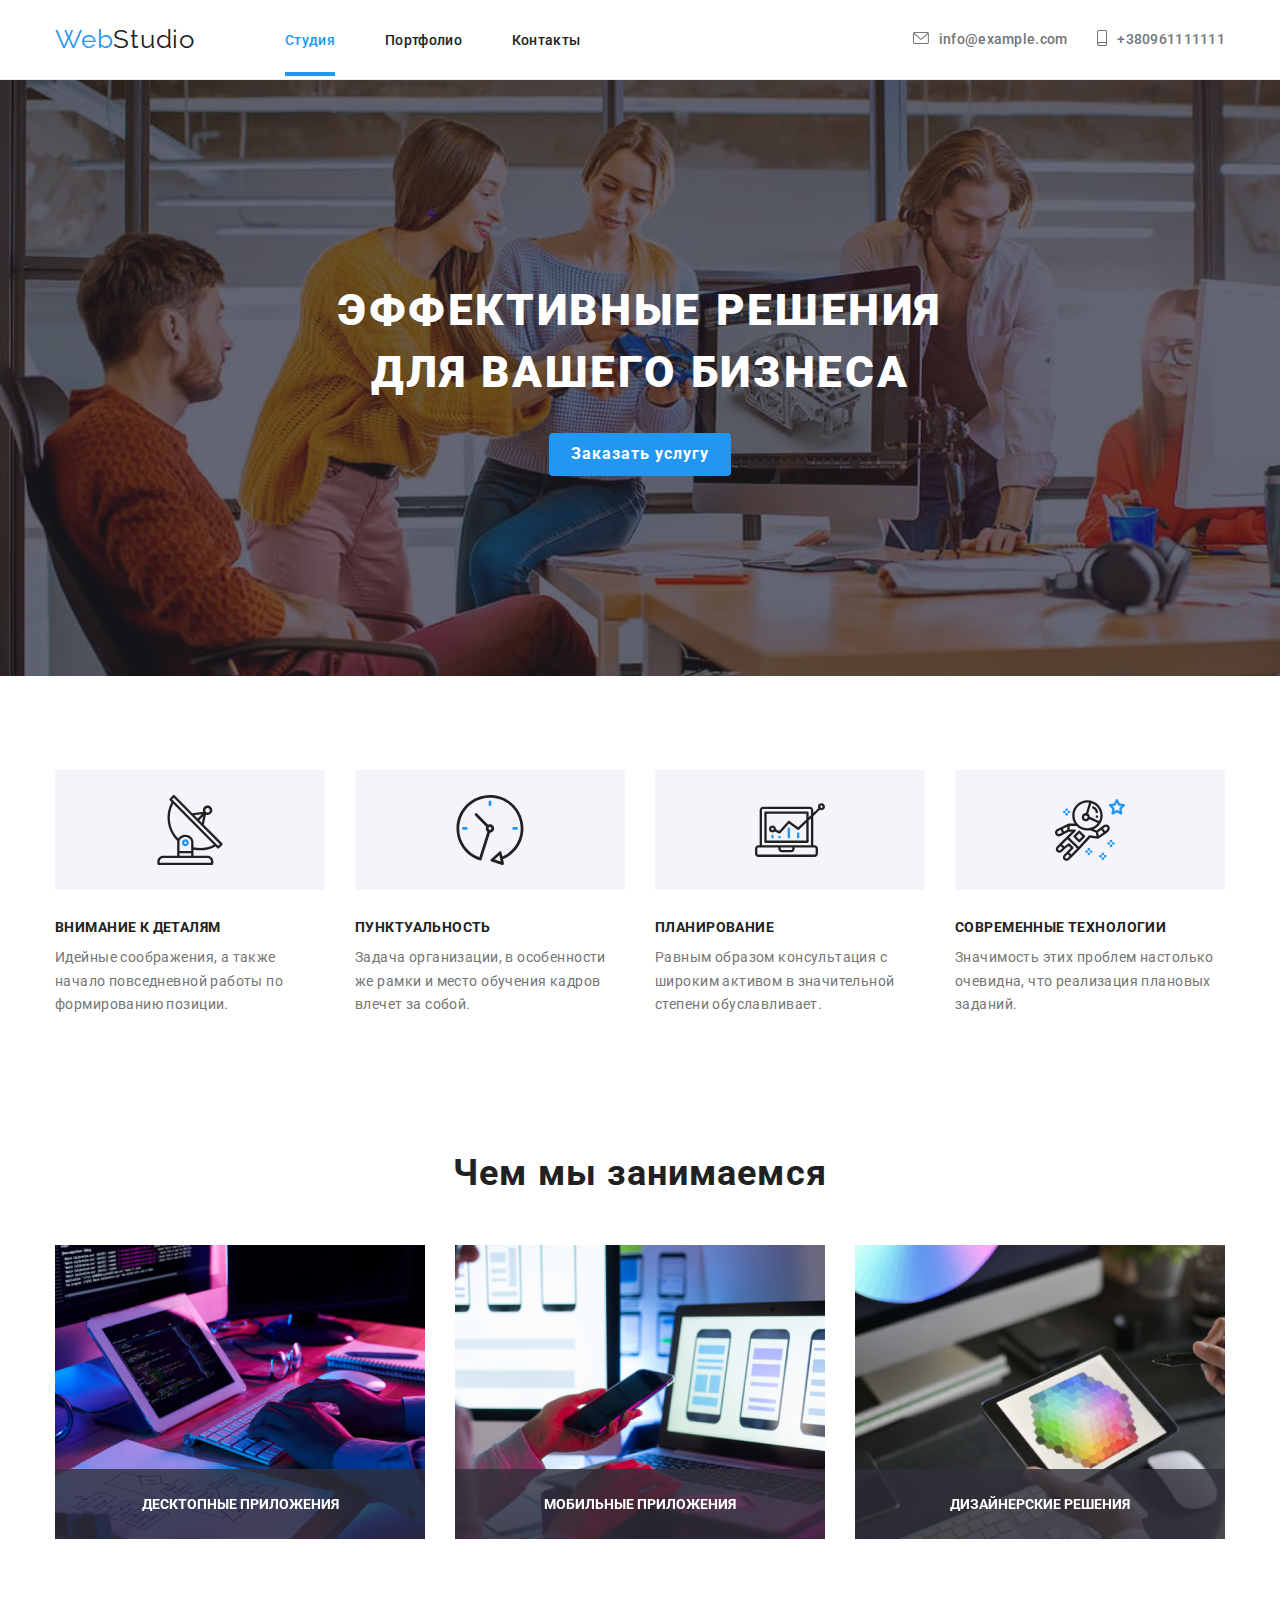
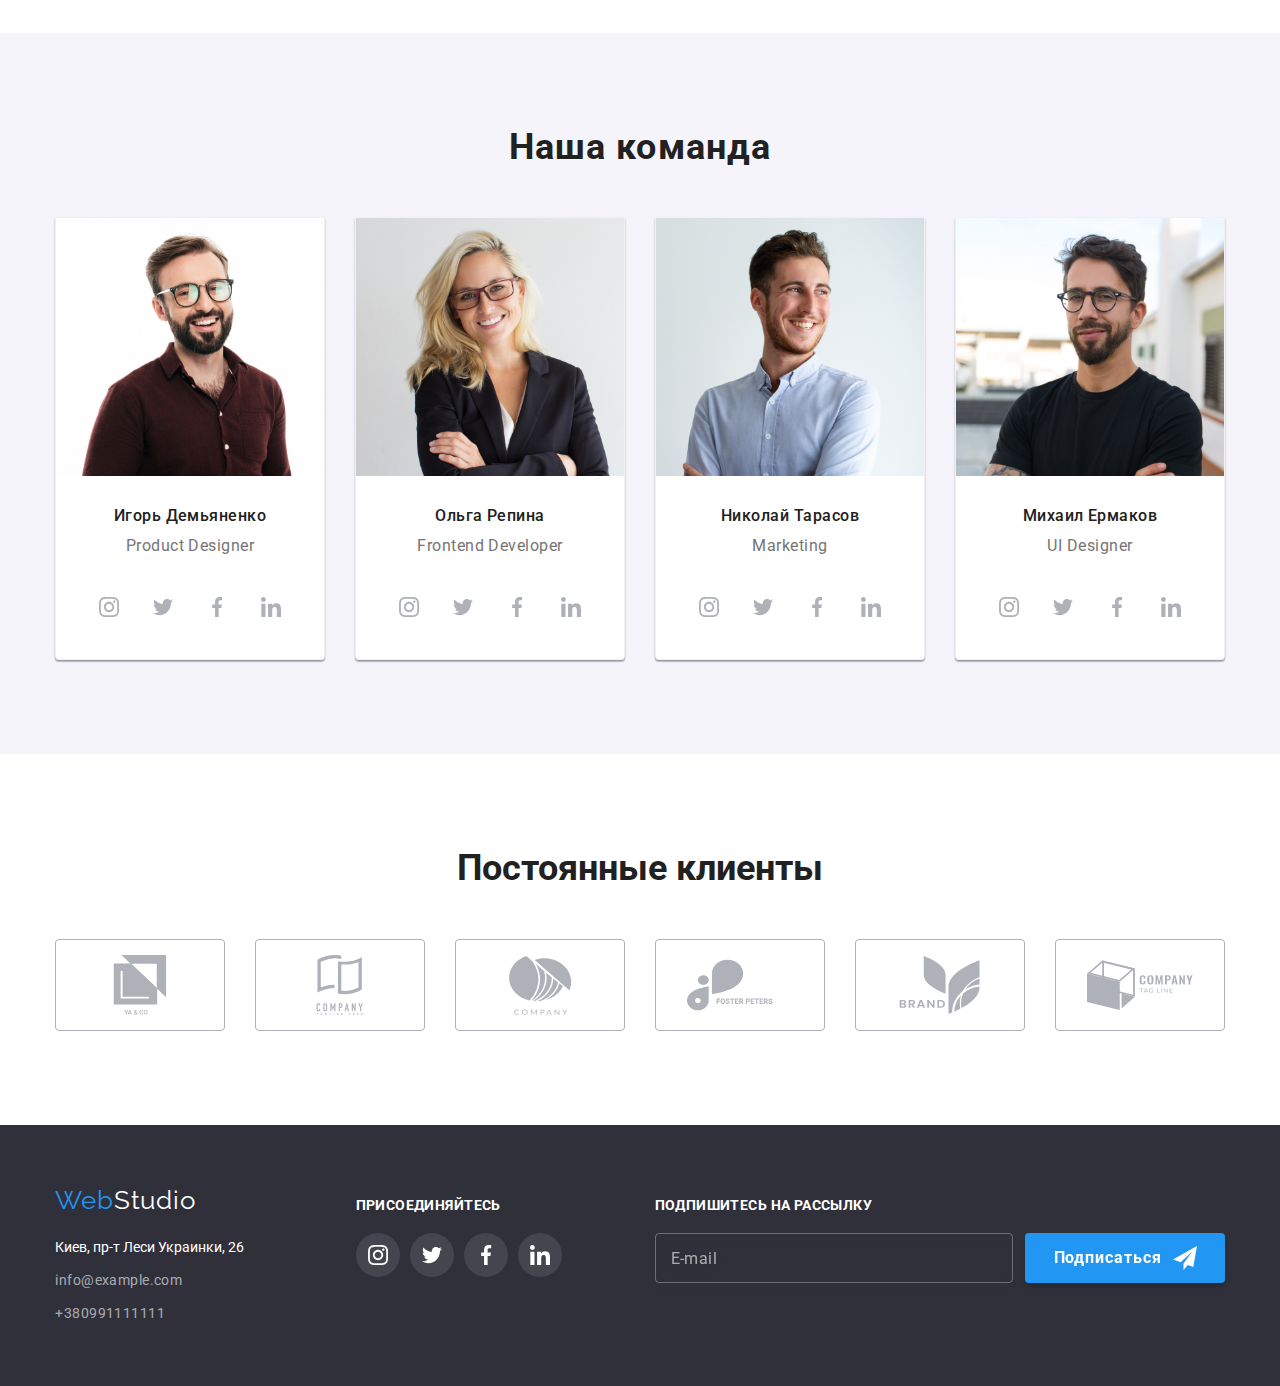
==== commit cd928e85: "hw-7-2nd-commit" ====
--- a/index.html
+++ b/index.html
@@ -1,47 +1,51 @@
 <!DOCTYPE html>
 <html lang="ru">
+
 <head>
     <meta charset="UTF-8">
     <meta http-equiv="X-UA-Compatible" content="IE=edge">
     <meta name="viewport" content="width=device-width, initial-scale=1.0">
     <title>WebStudio</title>
-    <link rel="stylesheet" href="https://fonts.googleapis.com/css2?family=Raleway:wght@700&family=Roboto:wght@400;500;700;900&display=swap">
-    <link rel="stylesheet" href="https://cdnjs.cloudflare.com/ajax/libs/modern-normalize/1.1.0/modern-normalize.min.css">
+    <link rel="stylesheet"
+        href="https://fonts.googleapis.com/css2?family=Raleway:wght@700&family=Roboto:wght@400;500;700;900&display=swap">
+    <link rel="stylesheet"
+        href="https://cdnjs.cloudflare.com/ajax/libs/modern-normalize/1.1.0/modern-normalize.min.css">
     <link rel="stylesheet" href="./css/style.css">
 </head>
 
-<body> 
+<body>
     <!--header-block-section-->
-    <header class="page-head">
-        <div class="container head-container">
-
-        <a href="./index.html" class="logo link" lang="en">
-            <span class="logo-color-web">Web</span><span class="logo-color-studio-header">Studio</span>
-        </a>
+    <header class="page-header">
+        <div class="container page-header__container">
+
+            <a href="./index.html" class="logo link" lang="en">
+                <span class="logo__web--blue-color">Web</span><span class="logo_studio--black-color">Studio</span>
+            </a>
 
             <nav class="header-navigation">
-            
-            <ul class="site-nav list">
-                <li class="site-nav-item"><a href="./index.html" class="site-nav-item header-studio current">Студия</a></li>
-                <li class="site-nav-item"><a href="./portfolio.html" class="site-nav-item">Портфолио</a></li>
-                <li class="site-nav-item"><a href="" class="site-nav-item">Контакты</a></li>
+
+                <ul class="site-nav list">
+                    <li class="site-nav__item"><a href="./index.html"
+                            class="site-nav__text site-nav__text--current">Студия</a></li>
+                    <li class="site-nav__item"><a href="./portfolio.html" class="site-nav__text">Портфолио</a></li>
+                    <li class="site-nav__item"><a href="" class="site-nav__text">Контакты</a></li>
+                </ul>
+            </nav>
+
+            <ul class="header-contacts list">
+                <li class="header-contacts__item"><a href="mailto:info@devstudio.com" class="header-contacts header-contacts__mail">
+                        <svg class="header-contacts__icon" width="16" height="12">
+                            <use href="./images/symbol-defs.svg#icon-envelope"></use>
+                        </svg>
+                        info@example.com</a>
+                </li>
+                <li class="header-contacts__item"><a href="tel:+380961111111" class="header-contacts">
+                        <svg class="header-contacts__icon" width="10" height="16">
+                            <use href="./images/symbol-defs.svg#icon-smartphone"> </use>
+                        </svg>
+                        +380961111111</a>
+                </li>
             </ul>
-        </nav>
-        
-        <ul class="head-contacts list">
-            <li><a href="mailto:info@devstudio.com" class="head-contacts head-mail">
-                <svg class="header-icon" width="16" height="12">
-                    <use href="./images/symbol-defs.svg#icon-envelope"></use>
-                </svg>
-                info@example.com</a>
-            </li>
-            <li><a href="tel:+380961111111" class="head-contacts head-mobile">
-                <svg class="header-icon" width="10" height="16">
-                    <use href="./images/symbol-defs.svg#icon-smartphone"> </use>
-                </svg>
-                +380961111111</a>
-            </li>
-        </ul>
         </div>
     </header>
 
@@ -50,397 +54,411 @@
         <!--Hero block section-->
         <section class="hero-block">
             <div class="overlay">
-            <div class="container hero-container">
-            <h1 class="hero-block-text">Эффективные решения для вашего бизнеса</h1>
-            <button data-modal-open type="button" class="hero-block-button">Заказать услугу</button>
-            </div>
+                <div class="container hero">
+                    <h1 class="hero__text">Эффективные решения для вашего бизнеса</h1>
+                    <button data-modal-open type="button" class="hero__button">Заказать услугу</button>
+                </div>
             </div>
         </section>
 
-<div class="backdrop is-hidden" data-modal>
-    <div class="modal">
-        <button data-modal-close class="modal-close"></button>
-        <p class="modal-title">Оставьте свои данные, мы вам перезвоним</p>
-
-        <form action="#" class="modal-form">
-    <label for="user-name-input" class="input-title">Имя</label>
-    <div class="user-name-div">
-        <input type="text" name="user-name" id="user-name-input" required class="modal-input">
-    
-        <svg class="user-name-icon input-icon" width="18" height="18">
-            <use href="./images/symbol-defs.svg#icon-man"></use>
-        </svg>
-    </div>
-
-    <label for="user-tel" class="input-title">Телефон</label>
-    <div class="user-tel-div">
-        <input type="tel" name="user-tel" id="user-tel-input" required class="modal-input">
-    
-        <svg class="user-tel-icon input-icon" width="18" height="18">
-            <use href="./images/symbol-defs.svg#icon-modal-tel"></use>
-        </svg>
-    </div>
-
-    <label for="user-email" class="input-title">Почта</label>
-    <div class="user-email-div">
-        <input type="email" name="user-tel" id="user-email-input" required class="modal-input">
-    
-        <svg class="user-email-icon input-icon" width="18" height="18">
-            <use href="./images/symbol-defs.svg#icon-modal-envelope"></use>
-        </svg>
-    </div>
-
-    <label>
-        <p class="input-title">Комментарий</p>
-        <textarea name="user-text" id="" class="modal-textarea" placeholder="Введите текст"></textarea>
-    </label>
-
-            <p class="modal-contract-checkbox">Соглашаюсь с рассылкой и принимаю <a href="" class="contract-blue">Условия договора</a></p>
-            <button type="submit" class="modal-submit-button">Отправить</button>
-        </form>
-    </div>
-</div>
+        <div class="backdrop is-hidden" data-modal>
+            <div class="modal">
+                <button data-modal-close class="modal__close"></button>
+                <p class="modal__title">Оставьте свои данные, мы вам перезвоним</p>
+
+                <form action="#" class="modal-form">
+                    <label  class="modal-form__titles">Имя</label>
+                    <div class="user-name-div">
+                        <input type="text" name="user-name" id="user-name-input" required class="modal-form__input">
+
+                        <svg class="user-name-icon input-icon" width="18" height="18">
+                            <use href="./images/symbol-defs.svg#icon-man"></use>
+                        </svg>
+                    </div>
+
+                    <label class="modal-form__titles">Телефон</label>
+                    <div class="user-tel-div">
+                        <input type="tel" name="user-tel" id="user-tel-input" required class="modal-form__input">
+
+                        <svg class="user-tel-icon input-icon" width="18" height="18">
+                            <use href="./images/symbol-defs.svg#icon-modal-tel"></use>
+                        </svg>
+                    </div>
+
+                    <label class="modal-form__titles">Почта</label>
+                    <div class="user-email-div">
+                        <input type="email" name="user-email" id="user-email-input" required class="modal-form__input">
+
+                        <svg class="user-email-icon input-icon" width="18" height="18">
+                            <use href="./images/symbol-defs.svg#icon-modal-envelope"></use>
+                        </svg>
+                    </div>
+
+                    <label>
+                        <span class="modal-form__titles">Комментарий</span>
+                        <textarea name="user-text" class="modal-form__textarea" placeholder="Введите текст"></textarea>
+                    </label>
+
+                    <label>
+                        <input class="signing-the-contract-checbox" type="checkbox" name="signing-the-contract">
+                        <span class="signing-the-contract-checbox-icon"></span>
+                        <span class="modal-contract-checkbox"> Соглашаюсь с рассылкой и принимаю <a href=""
+                                class="contract-blue">Условия договора</a> </span>
+
+                    </label>
+
+                    <button type="submit" class="modal-submit-button">Отправить</button>
+                </form>
+            </div>
+        </div>
 
         <!--Our benefits section-->
         <section class="section">
-            <div class="container our-benefits-container">
-            <ul class="our-benefits-list list">
-                <li class="our-benefits-item benefit-antenna">
-                    <h3 class="about-us-title">Внимание к деталям</h3>
-                    <p class="about-us-description">Идейные соображения, а также начало повседневной работы по формированию позиции.</p>
-                </li>
-                <li class="our-benefits-item benefit-clock">
-                    <h3 class="about-us-title">Пунктуальность</h3>
-                    <p class="about-us-description">Задача организации, в особенности же рамки и место обучения кадров влечет за собой.</p>
-                </li>
-                <li class="our-benefits-item benefit-diagram">
-                    <h3 class="about-us-title">Планирование</h3>
-                    <p class="about-us-description">Равным образом консультация с широким активом в значительной степени обуславливает.</p>
-                </li>
-                <li class="our-benefits-item benefit-astronaut">
-                    <h3 class="about-us-title">Современные технологии</h3>
-                    <p class="about-us-description">Значимость этих проблем настолько очевидна, что реализация плановых заданий.</p>
-                </li>
-            </ul>
+            <div class="container our-benefits">
+                <ul class="our-benefits__list list">
+                    <li class="our-benefits__item benefit-antenna">
+                        <h3 class="our-benefits__title">Внимание к деталям</h3>
+                        <p class="our-benefits__description">Идейные соображения, а также начало повседневной работы по
+                            формированию позиции.</p>
+                    </li>
+                    <li class="our-benefits__item benefit-clock">
+                        <h3 class="our-benefits__title">Пунктуальность</h3>
+                        <p class="our-benefits__description">Задача организации, в особенности же рамки и место обучения
+                            кадров влечет за собой.</p>
+                    </li>
+                    <li class="our-benefits__item benefit-diagram">
+                        <h3 class="our-benefits__title">Планирование</h3>
+                        <p class="our-benefits__description">Равным образом консультация с широким активом в
+                            значительной степени обуславливает.</p>
+                    </li>
+                    <li class="our-benefits__item benefit-astronaut">
+                        <h3 class="our-benefits__title">Современные технологии</h3>
+                        <p class="our-benefits__description">Значимость этих проблем настолько очевидна, что реализация
+                            плановых заданий.</p>
+                    </li>
+                </ul>
             </div>
         </section>
 
         <!--What we do section-->
         <section class="what-we-do-section section">
-            <div class="container what-we-do-container">
-            <h2 class="what-we-do-title">Чем мы занимаемся</h2>
-
-            <div class="what-we-do-img-container">
-            <ul class="what-we-do-img list">
-                <li class="what-we-do-item">
-                    <img src="./images/what-we-do-section/what-we-do1.jpg" width="370" height="294"
-                        alt="руки набирают текст">
-                        <p class="what-we-do-item-description">Десктопные приложения</p>
-                </li>
-
-                <li class="what-we-do-item">
-                    <img src="./images/what-we-do-section/what-we-do2.jpg" width="370" height="294"
-                        alt="смартфон в руках">
-                        <p class="what-we-do-item-description">Мобильные приложения</p>
-                </li>
-
-                <li class="what-we-do-item">
-                    <img src="./images/what-we-do-section/what-we-do3.jpg" width="370" height="294"
-                        alt="планшет с мозаикой">
-                        <p class="what-we-do-item-description">Дизайнерские решения</p>
-                </li>
-            </ul>
-            </div>
+            <div class="container">
+                <h2 class="what-we-do-section__title">Чем мы занимаемся</h2>
+
+                <div class="img-container">
+                    <ul class="img-container__list list">
+                        <li class="img-container__item">
+                            <img src="./images/what-we-do-section/what-we-do1.jpg" width="370" height="294"
+                                alt="руки набирают текст">
+                            <p class="item__description">Десктопные приложения</p>
+                        </li>
+
+                        <li class="img-container__item">
+                            <img src="./images/what-we-do-section/what-we-do2.jpg" width="370" height="294"
+                                alt="смартфон в руках">
+                            <p class="item__description">Мобильные приложения</p>
+                        </li>
+
+                        <li class="img-container__item">
+                            <img src="./images/what-we-do-section/what-we-do3.jpg" width="370" height="294"
+                                alt="планшет с мозаикой">
+                            <p class="item__description">Дизайнерские решения</p>
+                        </li>
+                    </ul>
+                </div>
             </div>
         </section>
 
         <!--Our team section-->
         <section class="our-team section">
             <div class="container">
-                <h2 class="our-team-title">Наша команда</h2>
-                <ul class="our-team-list list">
-                    <li class="our-team-list-item">
+                <h2 class="our-team__title">Наша команда</h2>
+
+                <ul class="our-team__list list">
+                    <li class="our-team__item">
                         <img src="./images/our-team/team-card1.jpg" width="270" height="260" alt="член команды игорь">
-                        <div class="our-team-description">
-                            <h3 class="team-member-title">Игорь Демьяненко</h3>
-                            <p lang="en" class="team-member-description">Product Designer</p>
+                        <div class="team-member-description">
+                            <h3 class="team-member-description__title">Игорь Демьяненко</h3>
+                            <p lang="en" class="team-member-description__position">Product Designer</p>
                         </div>
-                        <ul class="team-socmedia-list list">
-                            <li>
-                                <a href="" class="team-socmedia-logo-box">
-                                    <svg class="team-socm-icon" width="20" height="20">
+                        <ul class="socmedia list">
+                            <li>
+                                <a href="" class="socmedia__logo-box">
+                                    <svg class="socmedia__icon" width="20" height="20">
                                         <use href="./images/symbol-defs.svg#icon-instagram"></use>
                                     </svg>
                                 </a>
                             </li>
                             <li>
-                                <a href="" class="team-socmedia-logo-box">
-                                    <svg class="team-socm-icon" width="20" height="20">
+                                <a href="" class="socmedia__logo-box">
+                                    <svg class="socmedia__icon" width="20" height="20">
                                         <use href="./images/symbol-defs.svg#icon-twitter"></use>
                                     </svg>
                                 </a>
                             </li>
                             <li>
-                                <a href="" class="team-socmedia-logo-box">
-                                    <svg class="team-socm-icon" width="20" height="20">
+                                <a href="" class="socmedia__logo-box">
+                                    <svg class="socmedia__icon" width="20" height="20">
                                         <use href="./images/symbol-defs.svg#icon-facebook"></use>
                                     </svg>
                                 </a>
                             </li>
                             <li>
-                                <a href="" class="team-socmedia-logo-box">
-                                    <svg class="team-socm-icon" width="20" height="20">
+                                <a href="" class="socmedia__logo-box">
+                                    <svg class="socmedia__icon" width="20" height="20">
                                         <use href="./images/symbol-defs.svg#icon-linkedin"></use>
                                     </svg>
                                 </a>
                             </li>
                         </ul>
-                        </li>
-
-                <li class="our-team-list-item">
-                    <img src="./images/our-team/team-card2.jpg" width="270" height="260" alt="член команды ольга">
-                    
-                        <div class="our-team-description">
-                    <h3 class="team-member-title">Ольга Репина</h3>
-                    <p lang="en" class="team-member-description">Frontend Developer</p>
+                    </li>
+
+                    <li class="our-team__item">
+                        <img src="./images/our-team/team-card2.jpg" width="270" height="260" alt="член команды ольга">
+
+                        <div class="team-member-description">
+                            <h3 class="team-member-description__title">Ольга Репина</h3>
+                            <p lang="en" class="team-member-description__position">Frontend Developer</p>
                         </div>
-                        <ul class="team-socmedia-list list">
-                            <li>
-                                <a href="" class="team-socmedia-logo-box">
-                                    <svg class="team-socm-icon" width="20" height="20">
+                        <ul class="socmedia list">
+                            <li>
+                                <a href="" class="socmedia__logo-box">
+                                    <svg class="socmedia__icon" width="20" height="20">
                                         <use href="./images/symbol-defs.svg#icon-instagram"></use>
                                     </svg>
                                 </a>
                             </li>
                             <li>
-                                <a href="" class="team-socmedia-logo-box">
-                                    <svg class="team-socm-icon" width="20" height="20">
+                                <a href="" class="socmedia__logo-box">
+                                    <svg class="socmedia__icon" width="20" height="20">
                                         <use href="./images/symbol-defs.svg#icon-twitter"></use>
                                     </svg>
                                 </a>
                             </li>
                             <li>
-                                <a href="" class="team-socmedia-logo-box">
-                                    <svg class="team-socm-icon" width="20" height="20">
+                                <a href="" class="socmedia__logo-box">
+                                    <svg class="socmedia__icon" width="20" height="20">
                                         <use href="./images/symbol-defs.svg#icon-facebook"></use>
                                     </svg>
                                 </a>
                             </li>
                             <li>
-                                <a href="" class="team-socmedia-logo-box">
-                                    <svg class="team-socm-icon" width="20" height="20">
+                                <a href="" class="socmedia__logo-box">
+                                    <svg class="socmedia__icon" width="20" height="20">
                                         <use href="./images/symbol-defs.svg#icon-linkedin"></use>
                                     </svg>
                                 </a>
                             </li>
                         </ul>
-                </li>
-
-                <li class="our-team-list-item">
-                    <img src="./images/our-team/team-card3.jpg" width="270" height="260" alt="член команды николай">
-                    
-                    <div class="our-team-description">
-                    <h3 class="team-member-title">Николай Тарасов</h3>
-                    <p lang="en" class="team-member-description">Marketing</p>
-                    </div>
-                    <ul class="team-socmedia-list list">
-                        <li>
-                            <a href="" class="team-socmedia-logo-box">
-                                <svg class="team-socm-icon" width="20" height="20">
-                                    <use href="./images/symbol-defs.svg#icon-instagram"></use>
-                                </svg>
+                    </li>
+
+                    <li class="our-team__item">
+                        <img src="./images/our-team/team-card3.jpg" width="270" height="260" alt="член команды николай">
+
+                        <div class="team-member-description">
+                            <h3 class="team-member-description__title">Николай Тарасов</h3>
+                            <p lang="en" class="team-member-description__position">Marketing</p>
+                        </div>
+                        <ul class="socmedia list">
+                            <li>
+                                <a href="" class="socmedia__logo-box">
+                                    <svg class="socmedia__icon" width="20" height="20">
+                                        <use href="./images/symbol-defs.svg#icon-instagram"></use>
+                                    </svg>
+                                </a>
+                            </li>
+                            <li>
+                                <a href="" class="socmedia__logo-box">
+                                    <svg class="socmedia__icon" width="20" height="20">
+                                        <use href="./images/symbol-defs.svg#icon-twitter"></use>
+                                    </svg>
+                                </a>
+                            </li>
+                            <li>
+                                <a href="" class="socmedia__logo-box">
+                                    <svg class="socmedia__icon" width="20" height="20">
+                                        <use href="./images/symbol-defs.svg#icon-facebook"></use>
+                                    </svg>
+                                </a>
+                            </li>
+                            <li>
+                                <a href="" class="socmedia__logo-box">
+                                    <svg class="socmedia__icon" width="20" height="20">
+                                        <use href="./images/symbol-defs.svg#icon-linkedin"></use>
+                                    </svg>
+                                </a>
+                            </li>
+                        </ul>
+                    </li>
+
+                    <li class="our-team__item">
+                        <img src="./images/our-team/team-card4.jpg" width="270" height="260" alt="член команды михаил">
+
+                        <div class="team-member-description">
+                            <h3 class="team-member-description__title">Михаил Ермаков</h3>
+                            <p lang="en" class="team-member-description__position">UI Designer</p>
+                        </div>
+                        <ul class="socmedia list">
+                            <li>
+                                <a href="" class="socmedia__logo-box">
+                                    <svg class="socmedia__icon" width="20" height="20">
+                                        <use href="./images/symbol-defs.svg#icon-instagram"></use>
+                                    </svg>
+                                </a>
+                            </li>
+                            <li>
+                                <a href="" class="socmedia__logo-box">
+                                    <svg class="socmedia__icon" width="20" height="20">
+                                        <use href="./images/symbol-defs.svg#icon-twitter"></use>
+                                    </svg>
+                                </a>
+                            </li>
+                            <li>
+                                <a href="" class="socmedia__logo-box">
+                                    <svg class="socmedia__icon" width="20" height="20">
+                                        <use href="./images/symbol-defs.svg#icon-facebook"></use>
+                                    </svg>
+                                </a>
+                            </li>
+                            <li>
+                                <a href="" class="socmedia__logo-box">
+                                    <svg class="socmedia__icon" width="20" height="20">
+                                        <use href="./images/symbol-defs.svg#icon-linkedin"></use>
+                                    </svg>
+                                </a>
+                            </li>
+                        </ul>
+                    </li>
+                </ul>
+            </div>
+        </section>
+
+        <section class="our-clients">
+            <div class="container">
+                <h2 class="our-clients__title">Постоянные клиенты</h2>
+                <ul class="our-clients__list list">
+                    <li>
+                        <a href="" class="our-clients__link">
+                            <svg class="our-clients__logo" width="106" height="60">
+                                <use href="./images/symbol-defs.svg#icon-client-logo-1"></use>
+                            </svg>
+                        </a>
+                    </li>
+                    <li>
+                        <a href="" class="our-clients__link">
+                            <svg class="our-clients__logo" width="106" height="60">
+                                <use href="./images/symbol-defs.svg#icon-clients-logo-2"></use>
+                            </svg>
+                        </a>
+                    </li>
+                    <li>
+                        <a href="" class="our-clients__link">
+                            <svg class="our-clients__logo" width="106" height="60">
+                                <use href="./images/symbol-defs.svg#icon-clients-logo-3"></use>
+                            </svg>
+                        </a>
+                    </li>
+                    <li>
+                        <a href="" class="our-clients__link">
+                            <svg class="our-clients__logo" width="106" height="60">
+                                <use href="./images/symbol-defs.svg#icon-clients-logo-4"></use>
+                            </svg>
+                        </a>
+                    </li>
+                    <li>
+                        <a href="" class="our-clients__link">
+                            <svg class="our-clients__logo" width="106" height="60">
+                                <use href="./images/symbol-defs.svg#icon-clients-logo-5"></use>
+                            </svg>
+                        </a>
+                    </li>
+                    <li>
+                        <a href="" class="our-clients__link">
+                            <svg class="our-clients__logo" width="106" height="60">
+                                <use href="./images/symbol-defs.svg#icon-clients-logo-6"></use>
+                            </svg>
+                        </a>
+                    </li>
+                </ul>
+            </div>
+        </section>
+
+    </main>
+
+    <!--Footer-section-->
+    <footer class="footer">
+
+        <div class="footer__content">
+            <div>
+
+                <a href="./index.html" class="logo link " lang="en">
+                    <span class="logo__web--blue-color">Web</span><span
+                        class="logo_studio logo_studio--inverse">Studio</span>
+                </a>
+
+                <address class="">
+                    <ul class="footer-contacts  list">
+                        <li class="footer-contacts__location">
+                            <a href="https://www.google.se/maps/place/Lesi+Ukrainky+Blvd,+26,+Kyiv,+Ukraine,+02000/@50.4265841,30.5361971,17z/data=!3m1!4b1!4m5!3m4!1s0x40d4cf0e033ecbe9:0x57a4dffefec77da0!8m2!3d50.4265807!4d30.5383858"
+                                target="_blank" rel="noopener noreferre" class="location-link link">
+                                Киев, пр-т Леси Украинки, 26
                             </a>
                         </li>
-                        <li>
-                            <a href="" class="team-socmedia-logo-box">
-                                <svg class="team-socm-icon" width="20" height="20">
-                                    <use href="./images/symbol-defs.svg#icon-twitter"></use>
-                                </svg>
-                            </a>
-                        </li>
-                        <li>
-                            <a href="" class="team-socmedia-logo-box">
-                                <svg class="team-socm-icon" width="20" height="20">
-                                    <use href="./images/symbol-defs.svg#icon-facebook"></use>
-                                </svg>
-                            </a>
-                        </li>
-                        <li>
-                            <a href="" class="team-socmedia-logo-box">
-                                <svg class="team-socm-icon" width="20" height="20">
-                                    <use href="./images/symbol-defs.svg#icon-linkedin"></use>
-                                </svg>
-                            </a>
-                        </li>
+
+                        <li class="footer-contacts__mail"><a href="mailto:info@example.com"
+                                class="footer-contacts__mail footer-contacts__style link">info@example.com</a></li>
+                        <li><a href="tel:+380991111111" class="footer-contacts__style link ">+380991111111</a></li>
                     </ul>
-                </li>
-
-                <li class="our-team-list-item">
-                    <img src="./images/our-team/team-card4.jpg" width="270" height="260" alt="член команды михаил">
-                    
-                    <div class="our-team-description">
-                    <h3 class="team-member-title">Михаил Ермаков</h3>
-                    <p lang="en" class="team-member-description">UI Designer</p>
-                    </div>
-                    <ul class="team-socmedia-list list">
-                        <li>
-                            <a href="" class="team-socmedia-logo-box">
-                            <svg class="team-socm-icon" width="20" height="20">
+                </address>
+            </div>
+
+            <div class="footer-social-media">
+                <h3 class="join-us-title">присоединяйтесь</h3>
+                <ul class="socmedia list">
+                    <li>
+                        <a href="" class="socmedia__logo-box socmedia__logo-box--inverse">
+                            <svg class="socmedia__icon" width="20" height="20">
                                 <use href="./images/symbol-defs.svg#icon-instagram"></use>
                             </svg>
-                            </a>
-                        </li>
-                        <li>
-                            <a href="" class="team-socmedia-logo-box">
-                            <svg class="team-socm-icon" width="20" height="20">
+                        </a>
+                    </li>
+                    <li>
+                        <a href="" class="socmedia__logo-box socmedia__logo-box--inverse">
+                            <svg class="socmedia__icon" width="20" height="20">
                                 <use href="./images/symbol-defs.svg#icon-twitter"></use>
                             </svg>
-                            </a>
-                        </li>
-                        <li>
-                            <a href="" class="team-socmedia-logo-box">
-                            <svg class="team-socm-icon" width="20" height="20">
+                        </a>
+                    </li>
+                    <li>
+                        <a href="" class="socmedia__logo-box socmedia__logo-box--inverse">
+                            <svg class="socmedia__icon" width="20" height="20">
                                 <use href="./images/symbol-defs.svg#icon-facebook"></use>
                             </svg>
-                            </a>
-                        </li>
-                        <li>
-                            <a href="" class="team-socmedia-logo-box">
-                            <svg class="team-socm-icon" width="20" height="20">
+                        </a>
+                    </li>
+                    <li>
+                        <a href="" class="socmedia__logo-box socmedia__logo-box--inverse">
+                            <svg class="socmedia__icon" width="20" height="20">
                                 <use href="./images/symbol-defs.svg#icon-linkedin"></use>
                             </svg>
-                            </a>
-                        </li>
-                    </ul>
-                </li>
-            </ul>
-            </div>
-        </section>
-
-<section class="our-clients">
-    <div class="container">
-    <h2 class="our-clients-title">Постоянные клиенты</h2>
-            <ul class="cliients-logo-list list">
-                <li>
-                    <a href="" class="clients-logo-box">
-                    <svg class="clients-logo-icon" width="106" height="60">
-                        <use href="./images/symbol-defs.svg#icon-client-logo-1"></use>
+                        </a>
+                    </li>
+                </ul>
+            </div>
+
+            <div class="footer-subscribe-zone">
+                <label>
+                    <span class="footer-subscribe-zone__title">Подпишитесь на рассылку</span>
+                    <input type="email" class="footer-subscribe-zone__email-input" placeholder="E-mail">
+                </label>
+                <button type="submit" class="subscribe-btn"> <span class="subscribe-btn__text">Подписаться</span>
+                    <svg class="subscribe-btn__icon" width="24" height="24">
+                        <use href="./images/symbol-defs.svg#icon-send"></use>
                     </svg>
-                    </a>
-                </li>
-                <li>
-                    <a href="" class="clients-logo-box">
-                    <svg class="clients-logo-icon" width="106" height="60">
-                        <use href="./images/symbol-defs.svg#icon-clients-logo-2"></use>
-                    </svg>
-                    </a>
-                </li>
-                <li>
-                    <a href="" class="clients-logo-box">
-                    <svg class="clients-logo-icon" width="106" height="60">
-                        <use href="./images/symbol-defs.svg#icon-clients-logo-3"></use>
-                    </svg>
-                    </a>
-                </li>
-                <li>
-                    <a href="" class="clients-logo-box">
-                    <svg class="clients-logo-icon" width="106" height="60">
-                        <use href="./images/symbol-defs.svg#icon-clients-logo-4"></use>
-                    </svg>
-                    </a>
-                </li>
-                <li>
-                    <a href="" class="clients-logo-box">
-                    <svg class="clients-logo-icon" width="106" height="60">
-                        <use href="./images/symbol-defs.svg#icon-clients-logo-5"></use>
-                    </svg>
-                    </a>
-                </li>
-                <li>
-                    <a href="" class="clients-logo-box">
-                    <svg class="clients-logo-icon" width="106" height="60">
-                        <use href="./images/symbol-defs.svg#icon-clients-logo-6"></use>
-                    </svg>
-                    </a>
-                </li>
-            </ul>
+                </button>
+            </div>
+
         </div>
-</section>
-
-    </main>
-
-    <!--Footer-section-->
-    <footer class="footer">
-        
-    <div class="footer-content-container">
-        <div>
-        <a href="./index.html" class="logo link footer-logo" lang="en">
-            <span class="logo-color-web">Web</span><span class="logo-color-studio-footer">Studio</span>
-        </a>
-        <address class="">
-        <ul class="list">
-            <li class="location-link">
-                <a href="https://www.google.se/maps/place/Lesi+Ukrainky+Blvd,+26,+Kyiv,+Ukraine,+02000/@50.4265841,30.5361971,17z/data=!3m1!4b1!4m5!3m4!1s0x40d4cf0e033ecbe9:0x57a4dffefec77da0!8m2!3d50.4265807!4d30.5383858"
-                    target="_blank" rel="noopener noreferre" class="location-link link">
-                    Киев, пр-т Леси Украинки, 26
-                </a>
-            </li>
-
-            <li class="footer-mail"><a href="mailto:info@example.com" class="footer-mail footer-contacts link">info@example.com</a></li>
-            <li><a href="tel:+380991111111" class="footer-contacts link ">+380991111111</a></li>
-        </ul>
-        </address>
-        </div>
-
-    <div class="footer-social-media">
-        <h3 class="join-us-title">присоединяйтесь</h3>
-        <ul class="footer-socmedia-list list">
-            <li>
-                <a href="" class="footer-socmedia-logo-box">
-                <svg class="footer-socmedia-icon" width="20" height="20">
-                    <use href="./images/symbol-defs.svg#icon-instagram"></use>
-                </svg>
-                </a>
-            </li>
-            <li>
-                <a href="" class="footer-socmedia-logo-box">
-                <svg class="footer-socmedia-icon" width="20" height="20">
-                    <use href="./images/symbol-defs.svg#icon-twitter"></use>
-                </svg>
-                </a>
-            </li>
-            <li>
-                <a href="" class="footer-socmedia-logo-box">
-                <svg class="footer-socmedia-icon" width="20" height="20">
-                    <use href="./images/symbol-defs.svg#icon-facebook"></use>
-                </svg>
-                </a>
-            </li>
-            <li>
-                <a href="" class="footer-socmedia-logo-box">
-                <svg class="footer-socmedia-icon" width="20" height="20">
-                    <use href="./images/symbol-defs.svg#icon-linkedin"></use>
-                </svg>
-                </a>
-            </li>
-        </ul>
-        </div>
-    
-
-        <div class="footer-subscribe-zone">
-        <label>
-            <p class="footer-subscribe-title">Подпишитесь на рассылку</p>
-            <input type="email" name="" id="" class="footer-email-input"
-            placeholder="E-mail">
-        </label>
-        <button type="submit" class="footer-subscribe-button"> <p class="subscribe-button-title">Подписаться</p>
-            <svg class="subscribe-send-icon" width="24" height="24">
-                <use href="./images/symbol-defs.svg#icon-send"></use>
-            </svg>
-        </button>
-        </div>
-
-    </div>
     </footer>
 
     <script src="./js/modal.js"></script>
@@ -460,4 +478,5 @@
         })();
     </script>
 </body>
+
 </html>--- a/css/style.css
+++ b/css/style.css
@@ -63,27 +63,27 @@
   margin-right: 90px;
 }
 
-.logo-color-web {
+.logo__web--blue-color {
   color: #2196f3;
 }
 
-.logo-color-studio-header {
+.logo_studio {
   color: #000000;
 }
 
-.logo-color-studio-footer {
-  color: #ffffff;
+.logo_studio--inverse  {
+color: white;
 }
 
 /* header-section*/
-.page-head {
+.page-header {
   background-color: #ffffff;
   border-bottom: 1px solid #ececec;
   padding-top: 24px;
   padding-bottom: 24px;
 }
 
-.head-container {
+.page-header__container {
   display: flex;
   align-items: center;
 }
@@ -101,11 +101,11 @@
   font-style: normal;
 }
 
-.site-nav-item:not(:last-child) {
+.site-nav__item:not(:last-child) {
   margin-right: 50px;
 }
 
-.site-nav-item {
+.site-nav__item {
   font-family: Roboto, sans-serif;
   font-weight: 500;
   font-style: normal;
@@ -118,17 +118,18 @@
   transition-timing-function: cubic-bezier(0.4, 0, 0.2, 1);
 }
 
-.site-nav-item:hover,
-.site-nav-item:focus {
+.site-nav__text:hover,
+.site-nav__text:focus {
   color: #2196f3;
 }
 
-.header-studio {
+.site-nav__text--current {
   position: relative;
   padding-bottom: 28px;
-}
-
-.header-studio::after {
+  color: #2196f3;
+}
+
+.site-nav__text--current::after {
 position: absolute;
 left: 0;
 bottom: 0;
@@ -155,36 +156,40 @@
 background-color:#2196F3;
 }
 
-.head-contacts {
+.header-contacts {
   display: flex;
   justify-content: center;
+  align-items: center;
   color: #757575;
+  margin-left: auto;
+  transition-property: color;
+  transition-duration: 250ms;
+  transition-timing-function: cubic-bezier(0.4, 0, 0.2, 1);
+}
+
+.header-contacts__item {
   font-size: 14px;
   line-height: 1.14;
   font-weight: 500;
   letter-spacing: 0.02em;
-  margin-left: auto;
-
-  transition-property: color;
-  transition-duration: 250ms;
-  transition-timing-function: cubic-bezier(0.4, 0, 0.2, 1);
-}
-
-.head-contacts:hover,
-.head-contacts:focus {
+}
+
+.header-contacts:hover,
+.header-contacts:focus {
   color: #2196f3;
 }
 
-.head-mail {
+.header-contacts__mail {
   margin-right: 30px;
 }
 
-.header-icon {
+.header-contacts__icon {
   margin-right: 10px;
   fill: currentColor;
-}
-
-.header-icon:hover {
+  margin-bottom: 3px;
+}
+
+.header__icon:hover {
   fill: currentColor;
 }
 
@@ -196,7 +201,7 @@
   
 }
 
-.hero-container {
+.hero {
   padding-top: 200px;
   padding-bottom: 200px;
 }
@@ -215,7 +220,7 @@
 url('../images/hero/hero-background.jpg');
 }
 
-.hero-block-text {
+.hero__text {
   max-width: 700px;
   color: #ffffff;
   font-weight: 900;
@@ -229,7 +234,7 @@
   text-align: center;
 }
 
-.hero-block-button {
+.hero__button {
   background-color: #2196f3;
   color: #fff;
   font-weight: 700;
@@ -279,7 +284,7 @@
   padding: 40px;
 }
 
-.modal-title {
+.modal__title {
 font-family: Roboto;
 font-style: normal;
 font-weight: bold;
@@ -297,7 +302,7 @@
 height: 100%;
 }
 
-.modal-input {
+.modal-form__input {
   height: 40px;
   width: 100%;
   margin-bottom: 10px;
@@ -308,15 +313,15 @@
   transition: border-color 250ms cubic-bezier(0.4, 0, 0.2, 1);
 }
 
-.modal-input:focus {
-  border-color: #2196f3;
-}
-
-.modal-input:focus + .input-icon {
+.modal-form__input:focus {
+  border: 1px solid #2196F3;
+}
+
+.modal-form__input:focus + .input-icon {
   fill: #2196f3;
 }
 
-.input-title {
+.modal-form__titles {
 display: block;
 font-family: Roboto;
 font-style: normal;
@@ -373,7 +378,7 @@
   transition: fill 250ms cubic-bezier(0.4, 0, 0.2, 1);
 }
 
-.modal-textarea {
+.modal-form__textarea {
 width: 100%;
 height: 120px;
 padding: 12px 16px;
@@ -381,9 +386,10 @@
 box-sizing: border-box;
 border-radius: 4px;
 resize: none;
-}
-
-.modal-textarea::placeholder {
+margin-bottom: 20px;
+}
+
+.modal-form__textarea::placeholder {
 font-family: Roboto;
 font-style: normal;
 font-weight: normal;
@@ -393,10 +399,33 @@
 color: rgba(117, 117, 117, 0.5);
 }
 
+.signing-the-contract-checbox {
+position: absolute;
+-webkit-appearance: none;
+-moz-appearance: none;
+appearance: none;
+
+}
+
+.signing-the-contract-checbox-icon {
+display: inline-block;
+width: 16px;
+height: 15px;
+border: 1px solid #212121;
+border-radius: 2px;
+vertical-align: middle;
+}
+
+.signing-the-contract-checbox:checked + .signing-the-contract-checbox-icon {
+background-image: url(../images/modal/icon-check.svg);
+width: 16px;
+height: 15px;
+background-repeat: no-repeat;
+background-position: center;
+border: transparent;
+}
+
 .modal-contract-checkbox {
-display: flex;
-justify-content: center;
-align-items: center;
 font-family: Roboto;
 font-style: normal;
 font-weight: normal;
@@ -406,23 +435,13 @@
 color: #757575;
 margin-top: 10px;
 margin-bottom: 30px;
+margin-left: 7px;
 }
 
 .contract-blue {
   color: #2196f3;
-  margin-left: 5px;
+  margin-left: 1px;
   text-decoration-line: underline;
-}
-
-.modal-contract-checkbox::before {
-  display: block;
-  content: "";
-  background-image: url(../images/modal/icon-check.svg);
-  background-position: center;
-  background-repeat: no-repeat;
-  width: 16px;
-  height: 15px;
-  margin-right: 7px;
 }
 
 .modal-submit-button {
@@ -441,7 +460,7 @@
 line-height: 30px;
 }
 
-.modal-close { 
+.modal__close { 
 position: absolute;
 width: 30px;
 height: 30px;
@@ -461,24 +480,24 @@
 transition-timing-function: cubic-bezier(0.4, 0, 0.2, 1);
 }
 
-.modal-close:hover,
-.modal-close:focus {
+.modal__close:hover,
+.modal__close:focus {
   background-image: url(../images/modal/modal-close-blue.svg);
   fill: #2196f3;
 }
 
-/* about us section */
-.our-benefits-container > .our-benefits-list {
+/* Our benefits section */
+.our-benefits > .our-benefits__list {
   display: flex;
   justify-content: center;
 }
 
-.our-benefits-item {
+.our-benefits__item {
   width: 270px;
   height: 101px;
 }
 
-.our-benefits-item::before {
+.our-benefits__item::before {
   display: block;
   content: "";
   height: 120px;
@@ -519,11 +538,11 @@
 
 }
 
-.our-benefits-item:not(:last-child) {
+.our-benefits__item:not(:last-child) {
   margin-right: 30px;
 }
 
-.about-us-title {
+.our-benefits__title {
   font-weight: 700;
   font-size: 14px;
   line-height: 1.14;
@@ -534,7 +553,7 @@
   margin-right: 0px;
 }
 
-.about-us-description {
+.our-benefits__description {
   color: #757575;
   font-size: 14px;
   line-height: 1.7;
@@ -545,13 +564,14 @@
 }
 
 /* what we do section */
+
 .what-we-do-section {
   display: flex;
   justify-content: center;
   margin-top: 94px;
 }
 
-.what-we-do-title {
+.what-we-do-section__title{
   font-weight: 700;
   font-size: 36px;
   line-height: 1.16;
@@ -561,23 +581,19 @@
   justify-content: center;
 }
 
-.what-we-do-img {
+.img-container__list {
   display: flex;
   justify-content: center;
   margin-left: -30px;
 }
 
-.what-we-do-item {
+.img-container__item {
   width: calc(100% / 3 - 30px);
   margin-left: 30px;
   position: relative;
 }
 
-.what-we-do-img:not(:last-child) {
-  margin-right: 30px;
-} 
-
-.what-we-do-item-description {
+.item__description {
   position: absolute;
   left: 0;
   bottom: 0;
@@ -603,12 +619,21 @@
   justify-content: center;
 }
 
-.our-team-list {
+.our-team__list {
   display: flex;
   margin: -15px;
 }
 
-.our-team-list-item {
+.our-team__title {
+  font-weight: 700;
+  font-size: 36px;
+  line-height: 1.16;
+  letter-spacing: 0.03em;
+  margin-bottom: 50px;
+  text-align: center;
+}
+
+.our-team__item {
   flex-basis: calc(100% / 4);
   margin: 15px;
   background: #ffffff;
@@ -619,23 +644,14 @@
   border-radius: 0px 0px 4px 4px;
 }
 
-.our-team-title {
-  font-weight: 700;
-  font-size: 36px;
-  line-height: 1.16;
-  letter-spacing: 0.03em;
-  margin-bottom: 50px;
-  text-align: center;
-}
-
-.our-team-description {
+.team-member-description {
   padding-top: 30px;
   padding-bottom: 30px;
   margin-right: auto;
   margin-left: auto;
 }
 
-.team-member-title {
+.team-member-description__title {
   font-size: 16px;
   line-height: 1.2;
   letter-spacing: 0.03em;
@@ -644,7 +660,7 @@
   text-align: center;
 }
 
-.team-member-description {
+.team-member-description__position {
   color: #757575;
   font-size: 16px;
   line-height: 1.2;
@@ -653,7 +669,7 @@
   text-align: center;
 }
 
-.team-socmedia-list {
+.socmedia {
   display: flex;
   justify-content: space-between;
   margin-left: auto;
@@ -662,7 +678,7 @@
   width: 206px;
 }
 
-.team-socmedia-logo-box {
+.socmedia__logo-box {
   display: flex;
   justify-content: center;
   align-items: center;
@@ -671,24 +687,31 @@
   background-color: #ffffff;
   border-radius: 100%;
   color: #AFB1B8;
-
   transition-property: background-color, color;
   transition-duration: 250ms;
   transition-timing-function: cubic-bezier(0.4, 0, 0.2, 1);
 }
 
-.team-socmedia-logo-box:hover, .team-socmedia-logo-box:focus {
+.socmedia__logo-box:hover, .socmedia__logo-box:focus {
 background-color: #2196F3;
 color: #ffffff;
 }
 
-.team-socm-icon {
+.socmedia__logo-box--inverse {
+background-color: rgba(255, 255, 255, 0.1);
+color: white;
+}
+
+
+.socmedia__icon {
 background-repeat: no-repeat;
 background-position: center;
 background-size: cover;
 fill: currentColor;
 }
 
+
+
 /* Our-clients-section */
 
 .our-clients {
@@ -696,7 +719,7 @@
   padding-top: 94px;
 }
 
-.our-clients-title {
+.our-clients__title {
   font-family: Roboto, sans-serif;
   font-weight: bold;
   font-style: normal;
@@ -704,7 +727,7 @@
   text-align: center;
 }
 
-.cliients-logo-list {
+.our-clients__list {
   display: flex;
   justify-content: space-between;
   margin-right: auto;
@@ -712,7 +735,7 @@
   margin-top: 50px;
 }
 
-.clients-logo-box {
+.our-clients__link {
   display: flex;
   width: 170px;
   height: 92px;
@@ -728,12 +751,12 @@
   transition-timing-function: cubic-bezier(0.4, 0, 0.2, 1);
 }
 
-.clients-logo-box:hover, .clients-logo-box:focus {
+.our-clients__link:hover, .our-clients__link:focus {
 color:#2196F3;
 border-color: #2196F3;
 }
 
-.clients-logo-icon {
+.our-clients__logo {
 background-repeat: no-repeat;
 background-position: center;
 background-size: cover;
@@ -749,17 +772,13 @@
   justify-content: space-between;
 }
 
-.footer-content-container {
+.footer__content {
   display: flex;
   margin-left: auto;
   margin-right: auto;
 }
 
-.footer-logo {
-  margin-bottom: 20px;
-}
-
-.location-link {
+.footer-contacts__location {
   color: #ffffff;
   font-size: 14px;
   line-height: 1.7;
@@ -771,11 +790,11 @@
   margin-top: 20px;
 }
 
-.footer-mail {
+.footer-contacts__mail {
   margin-bottom: 9px;
 }
 
-.footer-contacts {
+.footer-contacts__style {
   color: rgba(255, 255, 255, 0.6);
   letter-spacing: 0.03em;
   font-weight: 400;
@@ -803,37 +822,6 @@
   letter-spacing: 0.03em;
 }
 
-.footer-socmedia-list {
-  display: flex;
-  justify-content: space-between;
-}
-
-.footer-socmedia-logo-box {
-  display: flex;
-  justify-content: center;
-  align-items: center;
-  width: 44px;
-  height: 44px;
-  background-color: rgba(255, 255, 255, 0.1);
-  border-radius: 100%;
-  color: white;
-
-  transition-property: background-color, color;
-  transition-duration: 250ms;
-  transition-timing-function: cubic-bezier(0.4, 0, 0.2, 1);
-}
-
-.footer-socmedia-logo-box:hover, .footer-socmedia-logo-box:focus {
-background-color: #2196F3;
-}
-
-.footer-socmedia-icon {
-background-repeat: no-repeat;
-background-position: center;
-background-size: cover;
-fill: currentColor;
-}
-
 .footer-subscribe-zone {
   display: flex;
   width: 570px;
@@ -841,7 +829,8 @@
   margin-left: 93px;
 }
 
-.footer-subscribe-title {
+.footer-subscribe-zone__title {
+display: block;
 font-family: Roboto;
 font-style: normal;
 font-weight: bold;
@@ -853,7 +842,7 @@
 margin-bottom: 20px;
 }
 
-.footer-email-input {
+.footer-subscribe-zone__email-input {
   width: 358px;
   height: 50px;
   background-color: transparent;
@@ -865,7 +854,7 @@
   color: orange;
 }
 
-.footer-email-input::placeholder {
+.footer-subscribe-zone__email-input::placeholder {
 font-family: Roboto;
 font-style: normal;
 font-weight: normal;
@@ -877,7 +866,7 @@
 color: rgba(255, 255, 255, 0.6);
 }
 
-.footer-subscribe-button {
+.subscribe-btn {
 position: relative;
 width: 200px;
 height: 50px;
@@ -895,13 +884,13 @@
 margin-left: 12px;
 }
 
-.subscribe-button-title {
+.subscribe-btn__text {
 position: absolute;
 left: 29px;
 top: 10px;
 }
 
-.subscribe-send-icon {
+.subscribe-btn__icon {
 position: absolute;
 right: 28px;
 top: 13px;
@@ -912,16 +901,16 @@
 
 /* filters section */
 
-.filters-buttons {
+.filters-list {
   display: flex;
   justify-content: center;
 }
 
-.filters-container {
+.filters {
   margin-bottom: 50px;
 }
 
-.our-projects-filters {
+.filters-list__btn {
   font-weight: 500;
   font-size: 16px;
   line-height: 1.6;
@@ -939,16 +928,16 @@
   transition-timing-function: cubic-bezier(0.4, 0, 0.2, 1);
 }
 
-.margin-for-our-projects-buttons {
+.filters-list__item {
   margin-right: 8px;
 }
 
-.marketing-button {
-  margin-right: 0px;
-}
-
-.our-projects-filters:hover,
-.our-projects-filters:focus {
+.filters-list__item:last-child {
+margin-right: 0px;
+}
+
+.filters-list__btn:hover,
+.filters-list__btn:focus {
   background-color: #2196f3;
   color: #ffffff;
   box-shadow: 0px 3px 1px rgba(0, 0, 0, 0.1), 0px 1px 2px rgba(0, 0, 0, 0.08), 0px 2px 2px rgba(0, 0, 0, 0.12);
@@ -956,29 +945,29 @@
 
 /* our projects section */
 
-.projects-img {
+.grid {
   display: flex;
   flex-wrap: wrap;
   margin: -15px;
 }
 
-.projects-item {
+.grid__item {
   flex-basis: calc(100% / 3 - 2 * 15px);
   margin: 15px;
 }
 
-.projects-items-text {
+.card-text {
   padding: 20px 24px;
   border-left: 1px solid #eeeeee;
   border-bottom: 1px solid #eeeeee;
   border-right: 1px solid #eeeeee;
 }
 
-.projects-item:hover {
+.grid__item:hover {
 box-shadow: 0px 1px 1px rgba(0, 0, 0, 0.12), 0px 4px 4px rgba(0, 0, 0, 0.06), 1px 4px 6px rgba(0, 0, 0, 0.16);
 }
 
-.our-projects-title {
+.card-text__title {
   font-weight: 700;
   font-size: 18px;
   line-height: 2;
@@ -986,7 +975,7 @@
   margin-bottom: 5px;
 }
 
-.our-projects-description {
+.card-text__description {
   color: #757575;
   font-size: 16px;
   line-height: 1.9;
@@ -994,15 +983,15 @@
   font-weight: normal;
 }
 
-.thumb {
+.card-img {
   overflow: hidden;
   position: relative;
 }
 
-.projects-item:hover .projects-description-overlay {
+.grid__item:hover .card-img__text-overlay {
   transform: translateY(0);
 }
-.projects-description-overlay {
+.card-img__text-overlay {
   padding: 63px 24px;
   position: absolute;
   font-style: normal;
